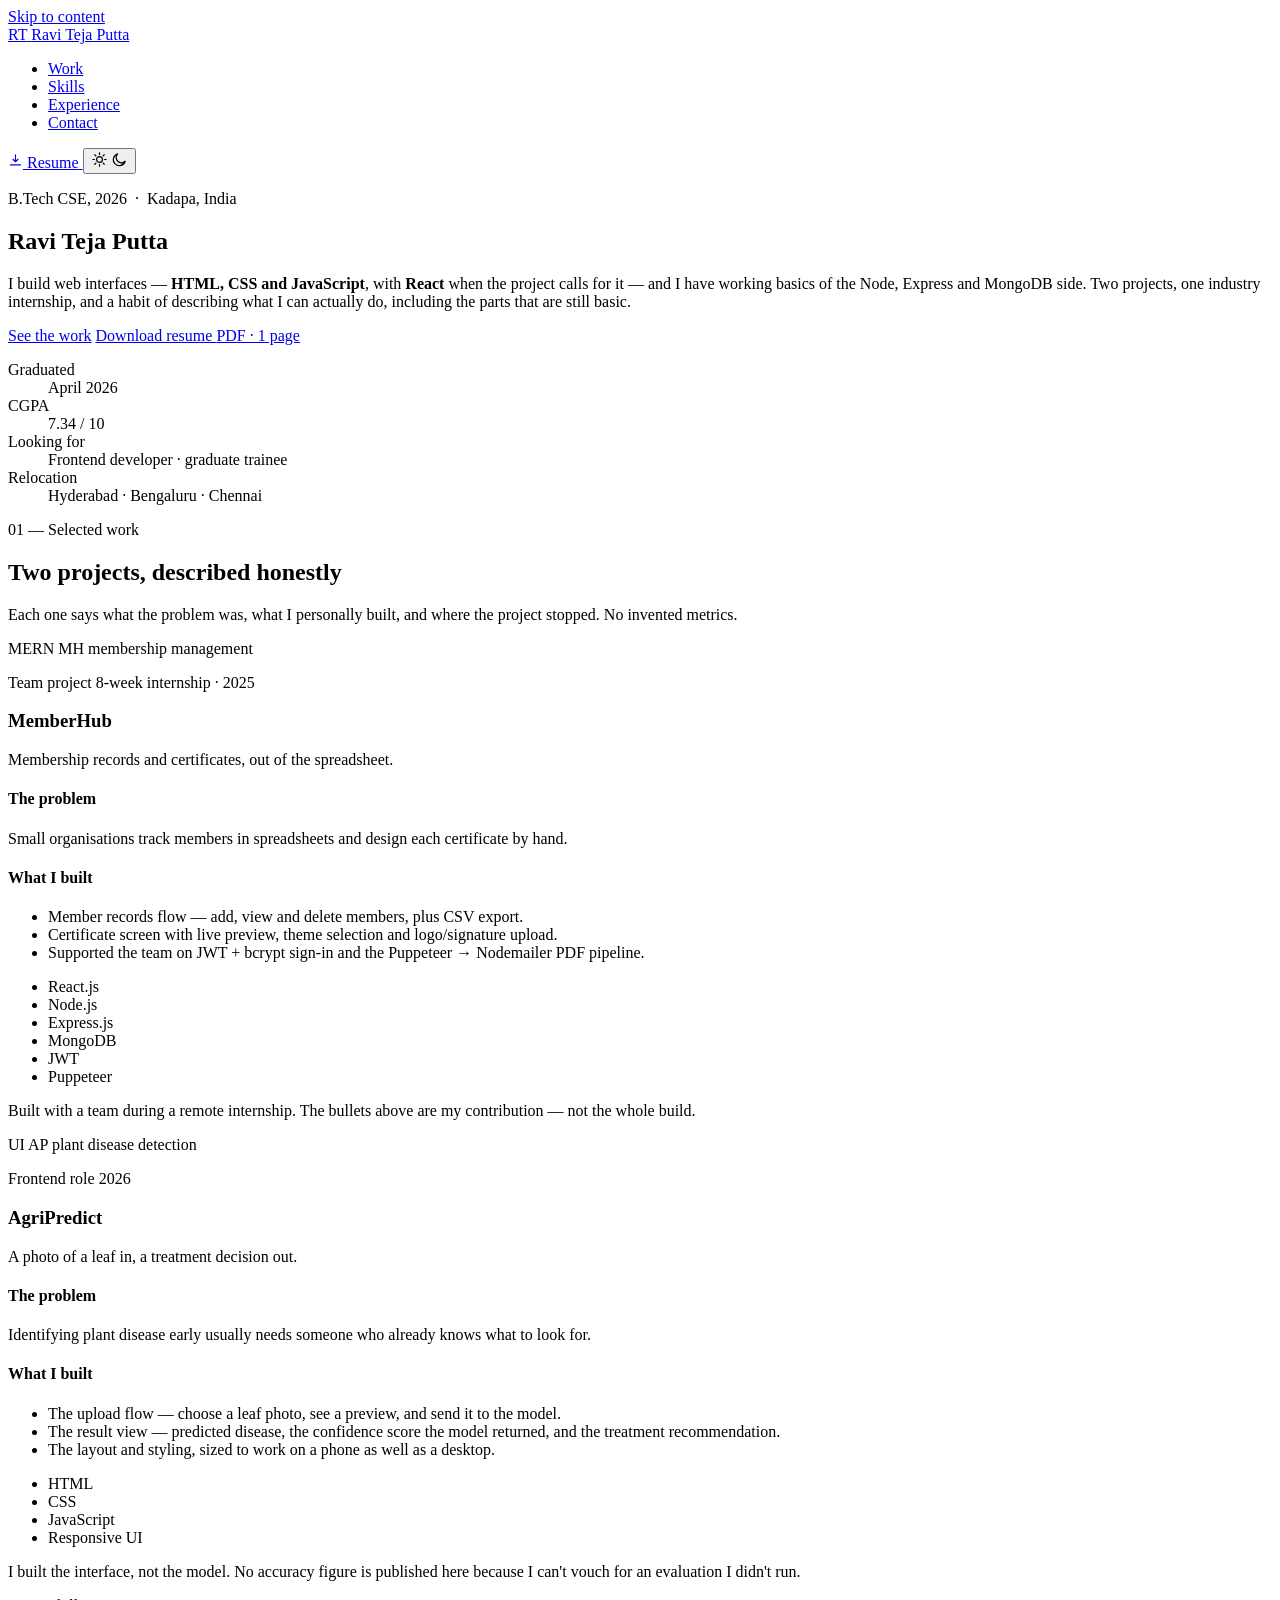
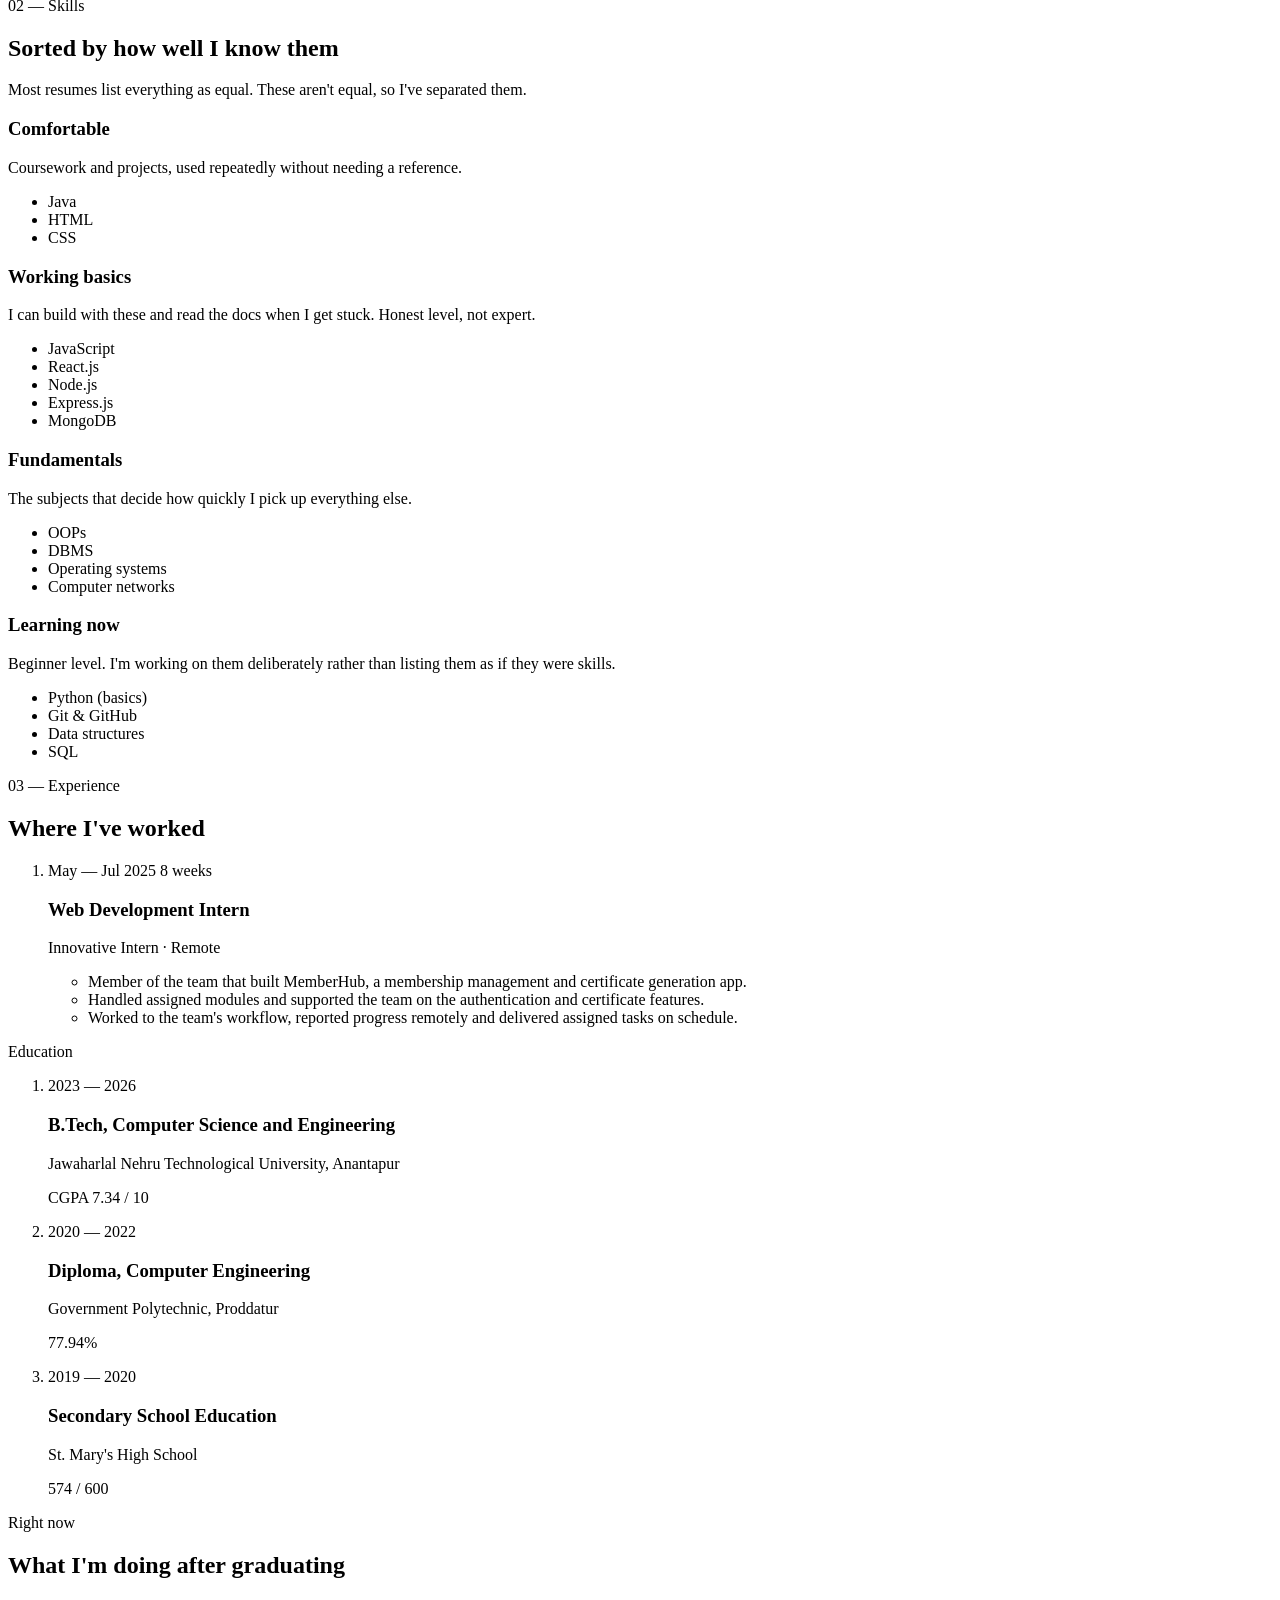
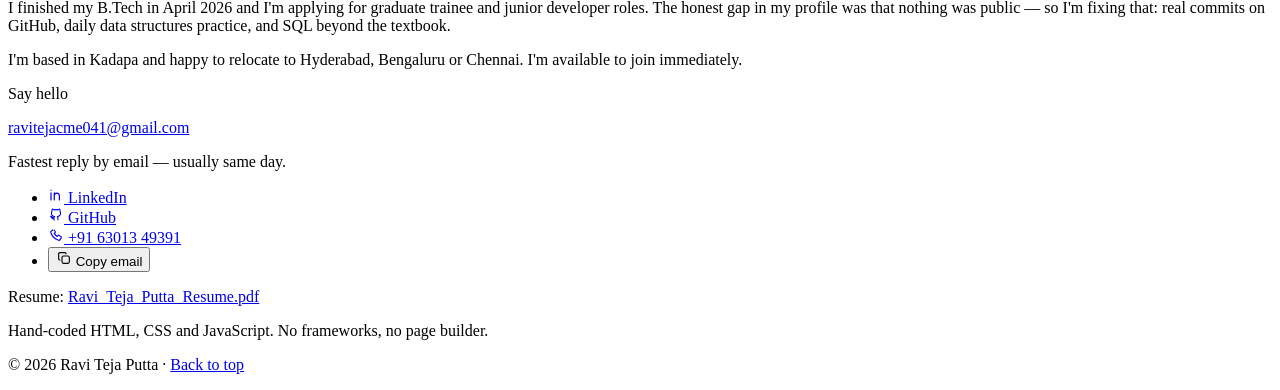
==== index.html @ f1523cbb "Portfolio: root files" ====
<!doctype html>
<html lang="en" data-theme="dark">
<head>
<meta charset="utf-8" />
<meta name="viewport" content="width=device-width, initial-scale=1" />

<!-- ════════════════════════════════════════════════════════════════
     EDIT 1 of 3 — replace the GitHub username placeholder
     Three places: these meta tags, the JSON-LD block (~line 50),
     and the GitHub link near the bottom of the contact section.
     ════════════════════════════════════════════════════════════════ -->

<title>Ravi Teja Putta — Frontend developer &amp; computer science graduate</title>
<meta name="description" content="Ravi Teja Putta — 2026 B.Tech Computer Science graduate from JNTU Anantapur. Frontend development in HTML, CSS and JavaScript, working basics of the MERN stack, and an 8-week web development internship." />
<link rel="canonical" href="https://ravitejaputta257.github.io/" />
<meta name="author" content="Ravi Teja Putta" />
<meta name="theme-color" content="#0b0b0c" />

<meta property="og:type" content="website" />
<meta property="og:title" content="Ravi Teja Putta — Frontend developer, computer science graduate" />
<meta property="og:description" content="Frontend development in HTML, CSS and JavaScript, working basics of the MERN stack, and an 8-week web development internship. Open to graduate trainee roles." />
<meta property="og:url" content="https://ravitejaputta257.github.io/" />
<meta property="og:image" content="https://ravitejaputta257.github.io/assets/img/og.png" />
<meta property="og:image:width" content="1200" />
<meta property="og:image:height" content="630" />
<meta name="twitter:card" content="summary_large_image" />
<meta name="twitter:title" content="Ravi Teja Putta — Frontend developer, computer science graduate" />
<meta name="twitter:description" content="Frontend development in HTML, CSS and JavaScript, working basics of the MERN stack, and an 8-week internship. Open to graduate trainee roles." />
<meta name="twitter:image" content="https://ravitejaputta257.github.io/assets/img/og.png" />

<link rel="icon" href="assets/img/favicon.svg" type="image/svg+xml" />
<link rel="apple-touch-icon" href="assets/img/apple-touch-icon.png" />
<link rel="stylesheet" href="assets/css/style.css" />

<!-- set the theme before first paint so there is no flash -->
<script>
  (function () {
    try {
      var saved = localStorage.getItem("theme");
      var prefersLight = window.matchMedia("(prefers-color-scheme: light)").matches;
      document.documentElement.dataset.theme = saved || (prefersLight ? "light" : "dark");
    } catch (e) {}
    document.documentElement.classList.add("js");
  })();
</script>

<script type="application/ld+json">
{
  "@context": "https://schema.org",
  "@type": "Person",
  "name": "Ravi Teja Putta",
  "jobTitle": "Frontend Developer — Computer Science Graduate",
  "email": "mailto:ravitejacme041@gmail.com",
  "telephone": "+91-63013-49391",
  "url": "https://ravitejaputta257.github.io/",
  "address": {
    "@type": "PostalAddress",
    "addressLocality": "Kadapa",
    "addressRegion": "Andhra Pradesh",
    "addressCountry": "IN"
  },
  "alumniOf": {
    "@type": "CollegeOrUniversity",
    "name": "Jawaharlal Nehru Technological University, Anantapur"
  },
  "sameAs": [
    "https://linkedin.com/in/ravi-teja-putta",
    "https://github.com/ravitejaputta257"
  ],
  "knowsAbout": ["HTML", "CSS", "JavaScript", "Java", "React.js", "Node.js", "Express.js", "MongoDB", "Python"]
}
</script>
</head>

<body>
<a class="skip-link" href="#main">Skip to content</a>

<header class="site-header">
  <div class="wrap header-inner">
    <a class="brand" href="#top">
      <span class="brand-mark" aria-hidden="true">RT</span>
      <span class="brand-text">Ravi Teja Putta</span>
    </a>

    <nav class="site-nav" aria-label="Main">
      <ul>
        <li><a href="#work">Work</a></li>
        <li><a href="#skills">Skills</a></li>
        <li><a href="#experience">Experience</a></li>
        <li><a href="#contact">Contact</a></li>
      </ul>
    </nav>

    <div class="header-actions">
      <a class="btn-resume" href="assets/resume/Ravi_Teja_Putta_Resume.pdf" download>
        <svg viewBox="0 0 24 24" width="15" height="15" aria-hidden="true" focusable="false">
          <path d="M12 3v11m0 0 4-4m-4 4-4-4M4 19h16" fill="none" stroke="currentColor" stroke-width="1.8" stroke-linecap="round" stroke-linejoin="round"/>
        </svg>
        <span>Resume</span>
      </a>
      <button class="theme-toggle" id="theme-toggle" type="button" aria-pressed="true" aria-label="Switch to light theme">
        <svg class="icon-sun" viewBox="0 0 24 24" width="17" height="17" aria-hidden="true" focusable="false">
          <circle cx="12" cy="12" r="4.2" fill="none" stroke="currentColor" stroke-width="1.7"/>
          <path d="M12 2.6v2.2M12 19.2v2.2M2.6 12h2.2M19.2 12h2.2M5.3 5.3l1.6 1.6M17.1 17.1l1.6 1.6M18.7 5.3l-1.6 1.6M6.9 17.1l-1.6 1.6" fill="none" stroke="currentColor" stroke-width="1.7" stroke-linecap="round"/>
        </svg>
        <svg class="icon-moon" viewBox="0 0 24 24" width="17" height="17" aria-hidden="true" focusable="false">
          <path d="M20 14.5A8.5 8.5 0 1 1 9.5 4a7 7 0 0 0 10.5 10.5Z" fill="none" stroke="currentColor" stroke-width="1.7" stroke-linejoin="round"/>
        </svg>
      </button>
    </div>
  </div>
</header>

<main id="main">

  <!-- ───────────────────────── hero ───────────────────────── -->
  <section class="hero" id="top">
    <div class="wrap">
      <p class="eyebrow reveal">
        <span class="dot" aria-hidden="true"></span>
        B.Tech CSE, 2026 &nbsp;·&nbsp; Kadapa, India
      </p>

      <h1 class="reveal">Ravi Teja Putta</h1>

      <p class="lead reveal">
        I build web interfaces — <strong>HTML, CSS and JavaScript</strong>, with
        <strong>React</strong> when the project calls for it — and I have working basics of
        the Node, Express and MongoDB side. Two projects, one industry internship, and a
        habit of describing what I can actually do, including the parts that are still basic.
      </p>

      <div class="hero-actions reveal">
        <a class="btn btn-primary" href="#work">See the work</a>
        <a class="btn btn-ghost" href="assets/resume/Ravi_Teja_Putta_Resume.pdf" download>
          Download resume <span class="btn-meta">PDF · 1 page</span>
        </a>
      </div>

      <dl class="hero-facts reveal">
        <div>
          <dt>Graduated</dt>
          <dd>April 2026</dd>
        </div>
        <div>
          <dt>CGPA</dt>
          <dd>7.34 / 10</dd>
        </div>
        <div>
          <dt>Looking for</dt>
          <dd>Frontend developer · graduate trainee</dd>
        </div>
        <div>
          <dt>Relocation</dt>
          <dd>Hyderabad · Bengaluru · Chennai</dd>
        </div>
      </dl>
    </div>
  </section>

  <!-- ───────────────────────── work ───────────────────────── -->
  <section class="section" id="work" aria-labelledby="work-title">
    <div class="wrap">
      <header class="section-head">
        <p class="section-kicker">01 — Selected work</p>
        <h2 id="work-title">Two projects, described honestly</h2>
        <p class="section-note">
          Each one says what the problem was, what I personally built, and where the
          project stopped. No invented metrics.
        </p>
      </header>

      <article class="project reveal">
        <div class="project-cover cover-memberhub" aria-hidden="true">
          <span class="cover-mono">MERN</span>
          <span class="cover-initials">MH</span>
          <span class="cover-label">membership management</span>
        </div>

        <div class="project-body">
          <p class="project-meta">
            <span class="tag">Team project</span>
            <span>8-week internship · 2025</span>
          </p>
          <h3>MemberHub</h3>
          <p class="project-sub">Membership records and certificates, out of the spreadsheet.</p>

          <div class="project-block">
            <h4>The problem</h4>
            <p>Small organisations track members in spreadsheets and design each certificate by hand.</p>
          </div>

          <div class="project-block">
            <h4>What I built</h4>
            <ul class="ticks">
              <li>Member records flow — add, view and delete members, plus CSV export.</li>
              <li>Certificate screen with live preview, theme selection and logo/signature upload.</li>
              <li>Supported the team on JWT + bcrypt sign-in and the Puppeteer → Nodemailer PDF pipeline.</li>
            </ul>
          </div>

          <ul class="chips" aria-label="Technologies used">
            <li>React.js</li><li>Node.js</li><li>Express.js</li><li>MongoDB</li>
            <li>JWT</li><li>Puppeteer</li>
          </ul>

          <p class="project-foot">
            Built with a team during a remote internship. The bullets above are my
            contribution — not the whole build.
          </p>
        </div>
      </article>

      <article class="project reveal">
        <div class="project-cover cover-agri" aria-hidden="true">
          <span class="cover-mono">UI</span>
          <span class="cover-initials">AP</span>
          <span class="cover-label">plant disease detection</span>
        </div>

        <div class="project-body">
          <p class="project-meta">
            <span class="tag">Frontend role</span>
            <span>2026</span>
          </p>
          <h3>AgriPredict</h3>
          <p class="project-sub">A photo of a leaf in, a treatment decision out.</p>

          <div class="project-block">
            <h4>The problem</h4>
            <p>Identifying plant disease early usually needs someone who already knows what to look for.</p>
          </div>

          <div class="project-block">
            <h4>What I built</h4>
            <ul class="ticks">
              <li>The upload flow — choose a leaf photo, see a preview, and send it to the model.</li>
              <li>The result view — predicted disease, the confidence score the model returned, and the treatment recommendation.</li>
              <li>The layout and styling, sized to work on a phone as well as a desktop.</li>
            </ul>
          </div>

          <ul class="chips" aria-label="Technologies used">
            <li>HTML</li><li>CSS</li><li>JavaScript</li><li>Responsive UI</li>
          </ul>

          <p class="project-foot">
            I built the interface, not the model. No accuracy figure is published here
            because I can't vouch for an evaluation I didn't run.
          </p>
        </div>
      </article>
    </div>
  </section>

  <!-- ───────────────────────── skills ───────────────────────── -->
  <section class="section section-alt" id="skills" aria-labelledby="skills-title">
    <div class="wrap">
      <header class="section-head">
        <p class="section-kicker">02 — Skills</p>
        <h2 id="skills-title">Sorted by how well I know them</h2>
        <p class="section-note">
          Most resumes list everything as equal. These aren't equal, so I've separated them.
        </p>
      </header>

      <div class="skill-grid">
        <div class="skill-card reveal">
          <h3><span class="skill-badge badge-strong" aria-hidden="true"></span>Comfortable</h3>
          <p class="skill-desc">Coursework and projects, used repeatedly without needing a reference.</p>
          <ul class="chips">
            <li>Java</li><li>HTML</li><li>CSS</li>
          </ul>
        </div>

        <div class="skill-card reveal">
          <h3><span class="skill-badge badge-mid" aria-hidden="true"></span>Working basics</h3>
          <p class="skill-desc">I can build with these and read the docs when I get stuck. Honest level, not expert.</p>
          <ul class="chips">
            <li>JavaScript</li><li>React.js</li><li>Node.js</li><li>Express.js</li><li>MongoDB</li>
          </ul>
        </div>

        <div class="skill-card reveal">
          <h3><span class="skill-badge badge-strong" aria-hidden="true"></span>Fundamentals</h3>
          <p class="skill-desc">The subjects that decide how quickly I pick up everything else.</p>
          <ul class="chips">
            <li>OOPs</li><li>DBMS</li><li>Operating systems</li><li>Computer networks</li>
          </ul>
        </div>

        <div class="skill-card reveal">
          <h3><span class="skill-badge badge-new" aria-hidden="true"></span>Learning now</h3>
          <p class="skill-desc">Beginner level. I'm working on them deliberately rather than listing them as if they were skills.</p>
          <ul class="chips">
            <li>Python (basics)</li><li>Git &amp; GitHub</li><li>Data structures</li><li>SQL</li>
          </ul>
        </div>
      </div>
    </div>
  </section>

  <!-- ───────────────────────── experience ───────────────────────── -->
  <section class="section" id="experience" aria-labelledby="exp-title">
    <div class="wrap">
      <header class="section-head">
        <p class="section-kicker">03 — Experience</p>
        <h2 id="exp-title">Where I've worked</h2>
      </header>

      <ol class="timeline">
        <li class="timeline-item reveal">
          <div class="timeline-when">
            <span class="timeline-date">May — Jul 2025</span>
            <span class="timeline-len">8 weeks</span>
          </div>
          <div class="timeline-body">
            <h3>Web Development Intern</h3>
            <p class="timeline-org">Innovative Intern <span aria-hidden="true">·</span> Remote</p>
            <ul class="ticks">
              <li>Member of the team that built MemberHub, a membership management and certificate generation app.</li>
              <li>Handled assigned modules and supported the team on the authentication and certificate features.</li>
              <li>Worked to the team's workflow, reported progress remotely and delivered assigned tasks on schedule.</li>
            </ul>
          </div>
        </li>
      </ol>

      <header class="section-head section-head-sub">
        <p class="section-kicker">Education</p>
      </header>

      <ol class="timeline timeline-compact">
        <li class="timeline-item reveal">
          <div class="timeline-when"><span class="timeline-date">2023 — 2026</span></div>
          <div class="timeline-body">
            <h3>B.Tech, Computer Science and Engineering</h3>
            <p class="timeline-org">Jawaharlal Nehru Technological University, Anantapur</p>
            <p class="timeline-score">CGPA 7.34 / 10</p>
          </div>
        </li>
        <li class="timeline-item reveal">
          <div class="timeline-when"><span class="timeline-date">2020 — 2022</span></div>
          <div class="timeline-body">
            <h3>Diploma, Computer Engineering</h3>
            <p class="timeline-org">Government Polytechnic, Proddatur</p>
            <p class="timeline-score">77.94%</p>
          </div>
        </li>
        <li class="timeline-item reveal">
          <div class="timeline-when"><span class="timeline-date">2019 — 2020</span></div>
          <div class="timeline-body">
            <h3>Secondary School Education</h3>
            <p class="timeline-org">St. Mary's High School</p>
            <p class="timeline-score">574 / 600</p>
          </div>
        </li>
      </ol>
    </div>
  </section>

  <!-- ───────────────────────── now / contact ───────────────────────── -->
  <section class="section section-alt" id="contact" aria-labelledby="contact-title">
    <div class="wrap contact-wrap">
      <div class="now reveal">
        <p class="section-kicker">Right now</p>
        <h2 id="contact-title">What I'm doing after graduating</h2>
        <p>
          I finished my B.Tech in April 2026 and I'm applying for graduate trainee and junior
          developer roles. The honest gap in my profile was that nothing was public — so I'm
          fixing that: real commits on GitHub, daily data structures practice, and SQL beyond
          the textbook.
        </p>
        <p>
          I'm based in Kadapa and happy to relocate to Hyderabad, Bengaluru or Chennai. I'm
          available to join immediately.
        </p>
      </div>

      <div class="contact-card reveal">
        <p class="contact-label">Say hello</p>
        <a class="contact-email" href="mailto:ravitejacme041@gmail.com">ravitejacme041@gmail.com</a>
        <p class="contact-hint">Fastest reply by email — usually same day.</p>

        <ul class="contact-links">
          <li>
            <a href="https://linkedin.com/in/ravi-teja-putta" rel="me noopener" target="_blank">
              <svg viewBox="0 0 24 24" width="16" height="16" aria-hidden="true" focusable="false">
                <path d="M4.5 8.8v10.7M4.5 4.7v.1M9.4 19.5V8.8m0 4.6c0-2.6 1.6-4.2 3.9-4.2s3.8 1.6 3.8 4.5v5.8" fill="none" stroke="currentColor" stroke-width="1.8" stroke-linecap="round"/>
              </svg>
              LinkedIn
            </a>
          </li>
          <li>
            <a href="https://github.com/ravitejaputta257" rel="me noopener" target="_blank">
              <svg viewBox="0 0 24 24" width="16" height="16" aria-hidden="true" focusable="false">
                <path d="M9.2 20.4v-2.9c-3 .5-3.6-1.4-3.6-1.4-.5-1.3-1.2-1.6-1.2-1.6-1-.7 0-.7 0-.7 1.1.1 1.7 1.1 1.7 1.1 1 1.7 2.6 1.2 3.2.9.1-.7.4-1.2.7-1.5-2.4-.3-4.9-1.2-4.9-5.3 0-1.2.4-2.1 1.1-2.9-.1-.3-.5-1.4.1-2.9 0 0 .9-.3 3 1.1a10 10 0 0 1 5.4 0c2.1-1.4 3-1.1 3-1.1.6 1.5.2 2.6.1 2.9.7.8 1.1 1.7 1.1 2.9 0 4.1-2.5 5-4.9 5.3.4.4.8 1.1.8 2.2v3.4" fill="none" stroke="currentColor" stroke-width="1.6" stroke-linejoin="round"/>
              </svg>
              GitHub
            </a>
          </li>
          <li>
            <a href="tel:+916301349391">
              <svg viewBox="0 0 24 24" width="16" height="16" aria-hidden="true" focusable="false">
                <path d="M7.7 4.2 5 5.9c-.8.5-1.1 1.5-.8 2.4 1.8 5.6 5.9 9.7 11.5 11.5.9.3 1.9 0 2.4-.8l1.7-2.7c.4-.7.2-1.6-.5-2.1l-2.6-1.6c-.6-.4-1.4-.3-1.9.3l-1 1.2a12.6 12.6 0 0 1-4.5-4.5l1.2-1c.6-.5.7-1.3.3-1.9L8.9 4.1" fill="none" stroke="currentColor" stroke-width="1.7" stroke-linejoin="round"/>
              </svg>
              +91 63013 49391
            </a>
          </li>
          <li>
            <button class="copy-btn" id="copy-email" type="button" data-email="ravitejacme041@gmail.com">
              <svg viewBox="0 0 24 24" width="16" height="16" aria-hidden="true" focusable="false">
                <rect x="9" y="9" width="11" height="11" rx="2.2" fill="none" stroke="currentColor" stroke-width="1.7"/>
                <path d="M15 5.8A1.8 1.8 0 0 0 13.2 4H5.8A1.8 1.8 0 0 0 4 5.8v7.4A1.8 1.8 0 0 0 5.8 15" fill="none" stroke="currentColor" stroke-width="1.7" stroke-linecap="round"/>
              </svg>
              <span id="copy-label">Copy email</span>
            </button>
          </li>
        </ul>

        <p class="contact-note">
          Resume: <a href="assets/resume/Ravi_Teja_Putta_Resume.pdf" download>Ravi_Teja_Putta_Resume.pdf</a>
        </p>
      </div>
    </div>
  </section>
</main>

<footer class="site-footer">
  <div class="wrap footer-inner">
    <p>Hand-coded HTML, CSS and JavaScript. No frameworks, no page builder.</p>
    <p class="footer-meta">
      <span>© <span id="year">2026</span> Ravi Teja Putta</span>
      <span aria-hidden="true">·</span>
      <a href="#top">Back to top</a>
    </p>
  </div>
</footer>

<div class="toast" id="toast" role="status" aria-live="polite"></div>

<script src="assets/js/main.js" defer></script>
</body>
</html>
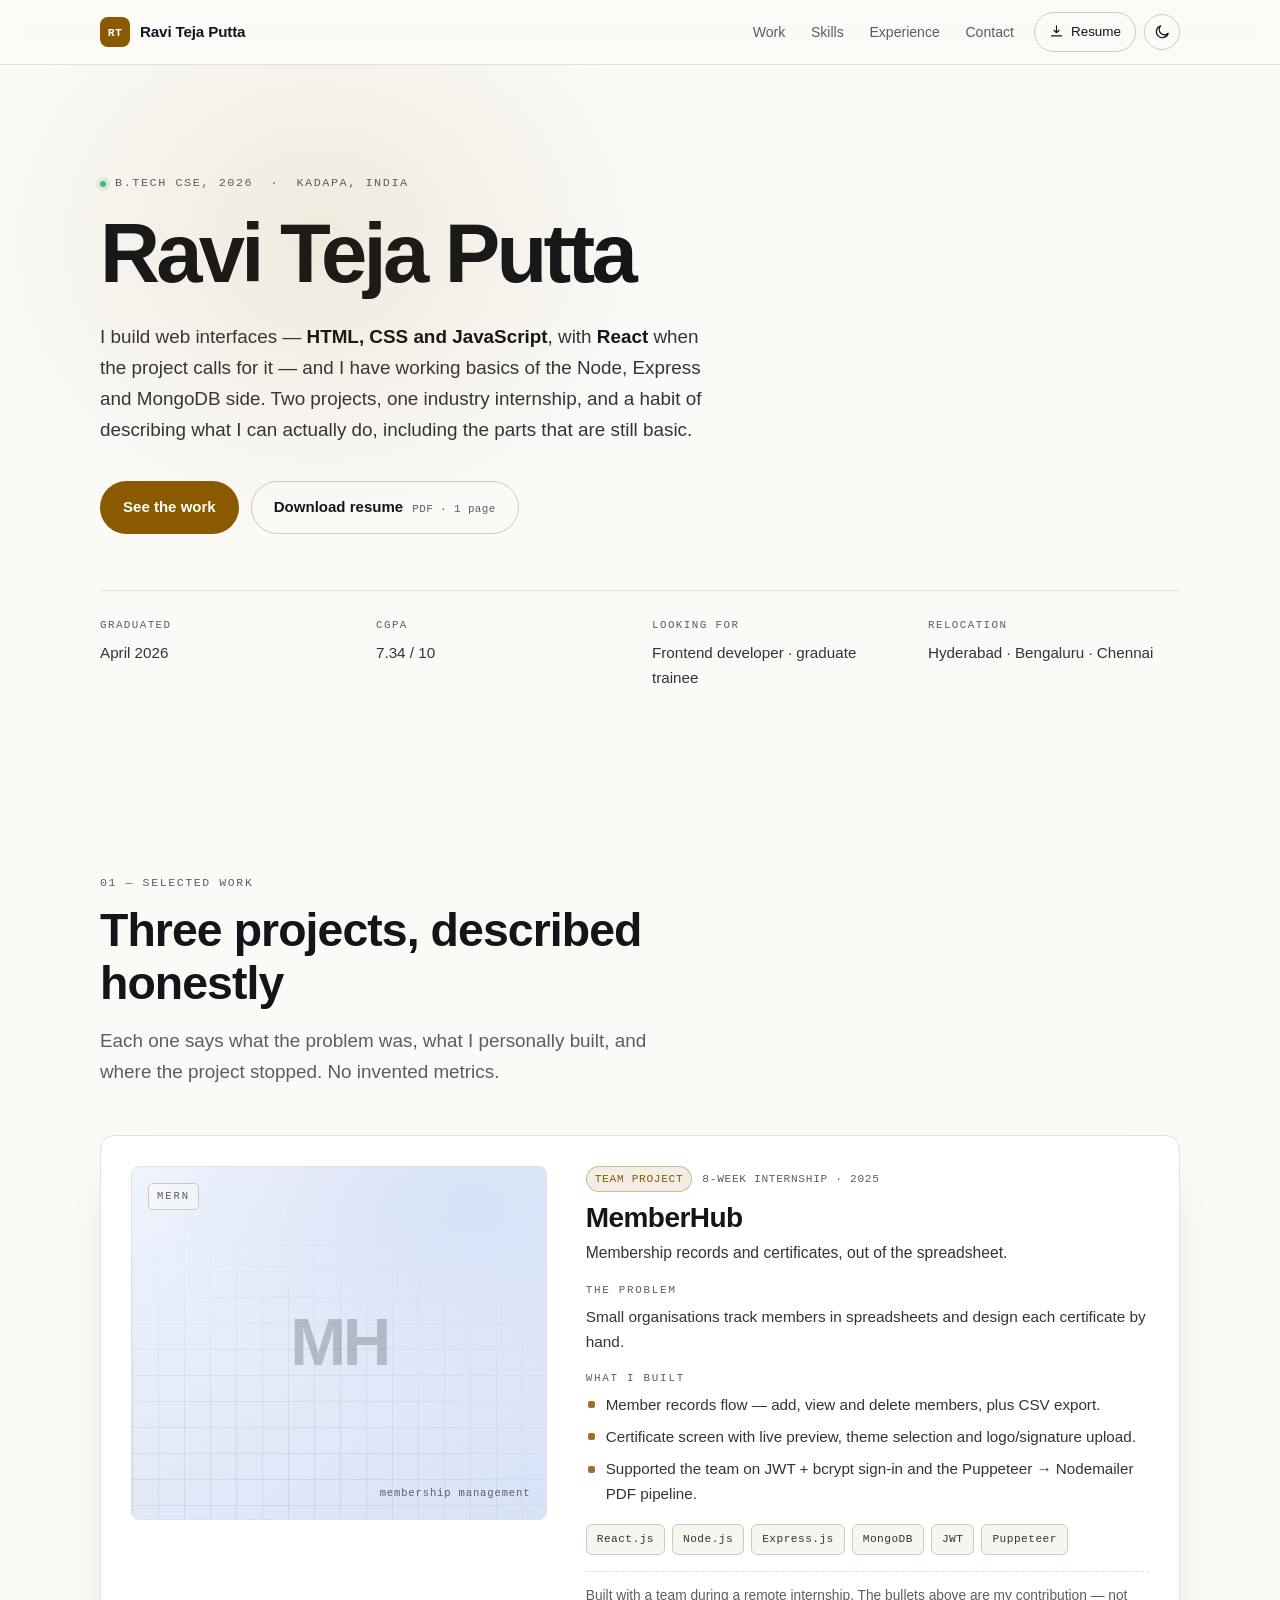
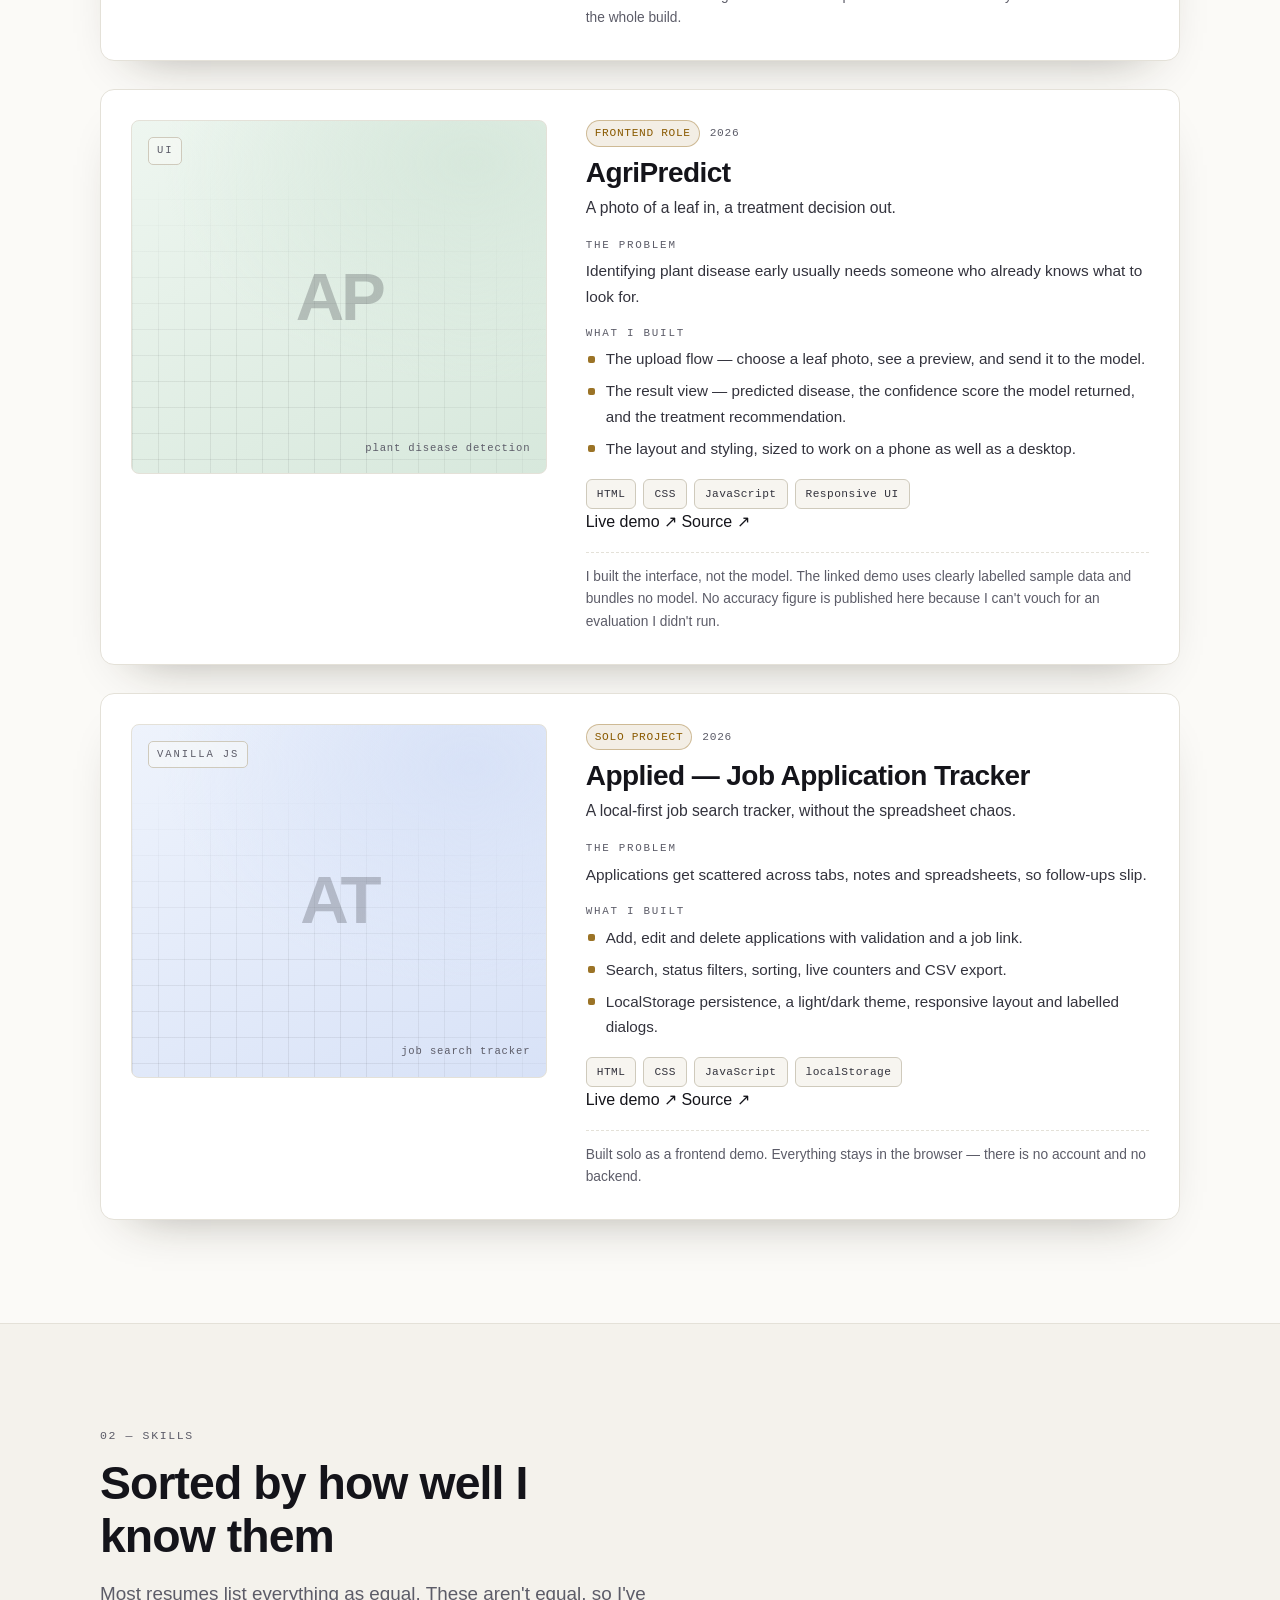
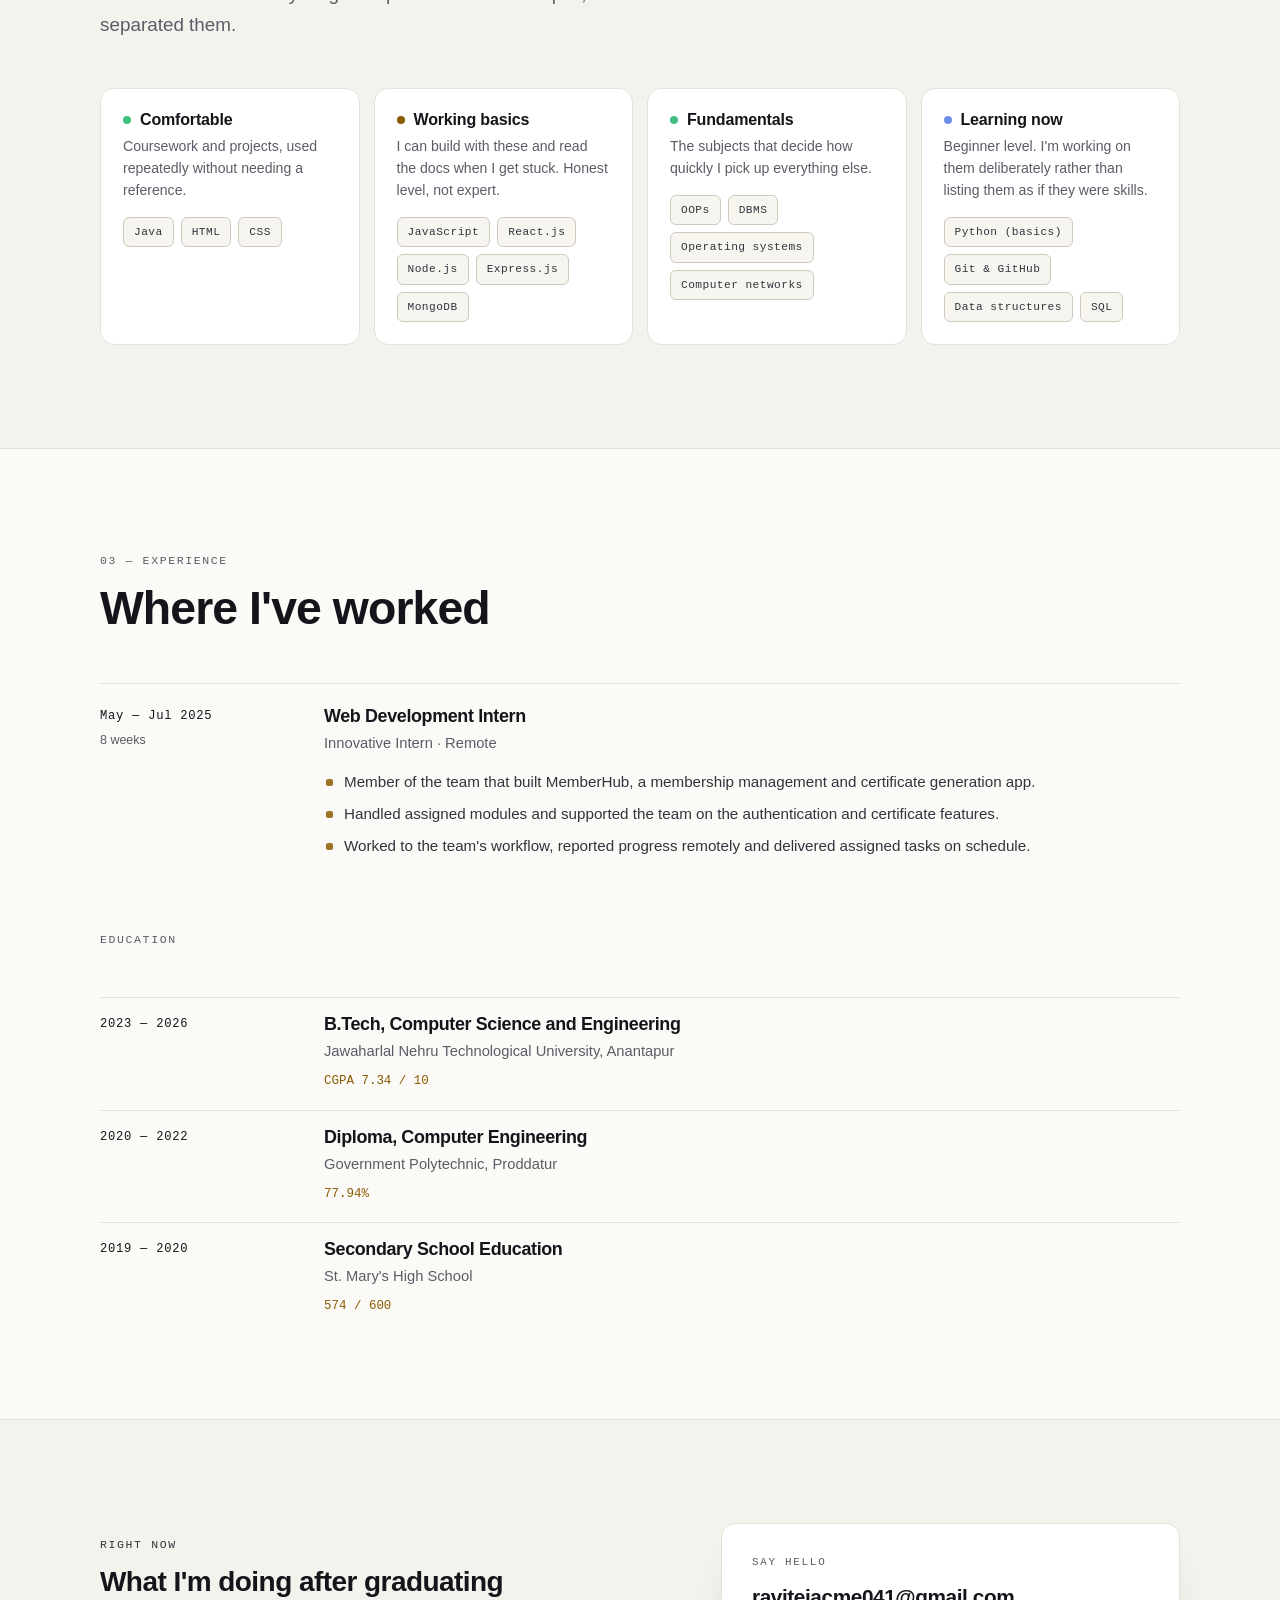
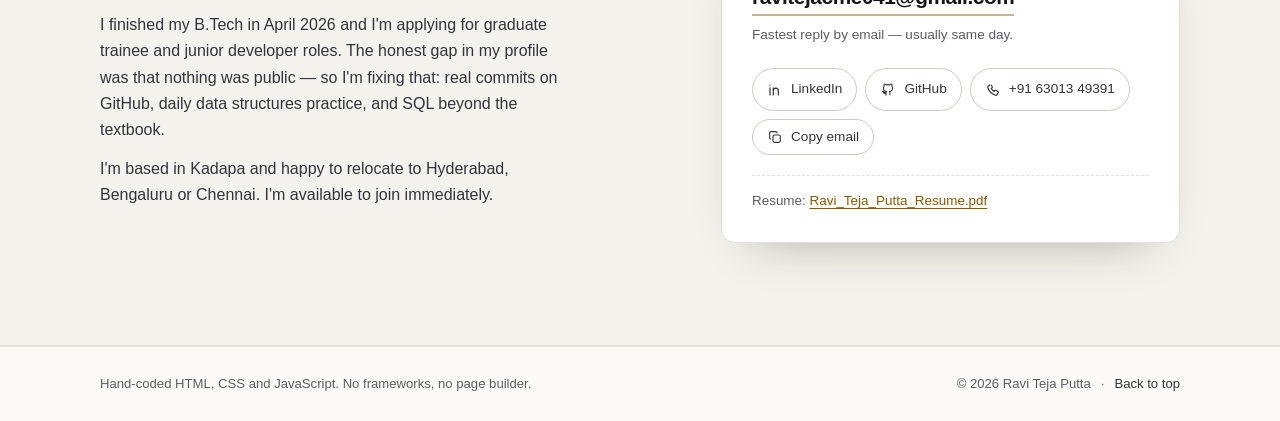
==== commit a0a96503: "Add live demo links and third project" ====
--- a/index.html
+++ b/index.html
@@ -163,7 +163,7 @@
     <div class="wrap">
       <header class="section-head">
         <p class="section-kicker">01 — Selected work</p>
-        <h2 id="work-title">Two projects, described honestly</h2>
+        <h2 id="work-title">Three projects, described honestly</h2>
         <p class="section-note">
           Each one says what the problem was, what I personally built, and where the
           project stopped. No invented metrics.
@@ -244,9 +244,60 @@
             <li>HTML</li><li>CSS</li><li>JavaScript</li><li>Responsive UI</li>
           </ul>
 
+          <div class="project-links" aria-label="Project links">
+            <a class="is-primary" href="https://ravitejaputta257.github.io/agripredict-ui-demo/" target="_blank" rel="noopener noreferrer">Live demo ↗</a>
+            <a href="https://github.com/ravitejaputta257/agripredict-ui-demo" target="_blank" rel="noopener noreferrer">Source ↗</a>
+          </div>
+
           <p class="project-foot">
-            I built the interface, not the model. No accuracy figure is published here
+            I built the interface, not the model. The linked demo uses clearly labelled
+            sample data and bundles no model. No accuracy figure is published here
             because I can't vouch for an evaluation I didn't run.
+          </p>
+        </div>
+      </article>
+
+      <article class="project reveal">
+        <div class="project-cover cover-tracker" aria-hidden="true">
+          <span class="cover-mono">Vanilla JS</span>
+          <span class="cover-initials">AT</span>
+          <span class="cover-label">job search tracker</span>
+        </div>
+
+        <div class="project-body">
+          <p class="project-meta">
+            <span class="tag">Solo project</span>
+            <span>2026</span>
+          </p>
+          <h3>Applied — Job Application Tracker</h3>
+          <p class="project-sub">A local-first job search tracker, without the spreadsheet chaos.</p>
+
+          <div class="project-block">
+            <h4>The problem</h4>
+            <p>Applications get scattered across tabs, notes and spreadsheets, so follow-ups slip.</p>
+          </div>
+
+          <div class="project-block">
+            <h4>What I built</h4>
+            <ul class="ticks">
+              <li>Add, edit and delete applications with validation and a job link.</li>
+              <li>Search, status filters, sorting, live counters and CSV export.</li>
+              <li>LocalStorage persistence, a light/dark theme, responsive layout and labelled dialogs.</li>
+            </ul>
+          </div>
+
+          <ul class="chips" aria-label="Technologies used">
+            <li>HTML</li><li>CSS</li><li>JavaScript</li><li>localStorage</li>
+          </ul>
+
+          <div class="project-links" aria-label="Project links">
+            <a class="is-primary" href="https://ravitejaputta257.github.io/job-application-tracker/" target="_blank" rel="noopener noreferrer">Live demo ↗</a>
+            <a href="https://github.com/ravitejaputta257/job-application-tracker" target="_blank" rel="noopener noreferrer">Source ↗</a>
+          </div>
+
+          <p class="project-foot">
+            Built solo as a frontend demo. Everything stays in the browser — there is no
+            account and no backend.
           </p>
         </div>
       </article>
--- a/assets/css/style.css
+++ b/assets/css/style.css
@@ -0,0 +1,710 @@
+/* ==========================================================================
+   Ravi Teja Putta — portfolio
+   Hand-written CSS. No frameworks, no dependencies.
+   1. tokens   2. reset   3. layout   4. header   5. hero   6. sections
+   7. projects 8. skills  9. timeline 10. contact 11. footer 12. motion
+   13. responsive 14. print
+   ========================================================================== */
+
+/* ── 1. tokens ───────────────────────────────────────────────────────────── */
+:root {
+  --font-sans: -apple-system, BlinkMacSystemFont, "Segoe UI", Roboto, Helvetica, Arial, sans-serif;
+  --font-mono: ui-monospace, SFMono-Regular, "SF Mono", Menlo, Consolas, "Liberation Mono", monospace;
+
+  --wrap: 1080px;
+  --gutter: clamp(20px, 5vw, 48px);
+  --radius: 14px;
+  --radius-sm: 8px;
+
+  --step-0: 1rem;
+  --step-1: clamp(1.05rem, 0.98rem + 0.35vw, 1.18rem);
+  --step-2: clamp(1.35rem, 1.2rem + 0.9vw, 1.75rem);
+  --step-3: clamp(1.9rem, 1.5rem + 2vw, 2.9rem);
+  --step-4: clamp(2.9rem, 2rem + 5vw, 5.2rem);
+
+  --ease: cubic-bezier(0.2, 0.7, 0.3, 1);
+}
+
+html[data-theme="dark"] {
+  --bg: #0b0b0c;
+  --bg-alt: #0e0e10;
+  --surface: #131316;
+  --surface-2: #17171b;
+  --line: #26262c;
+  --line-strong: #34343c;
+  --text: #eaeaeC;
+  --text-soft: #c9c9d0;
+  --muted: #9a9aa4;
+  --accent: #e9b44c;
+  --accent-ink: #0b0b0c;
+  --accent-soft: rgba(233, 180, 76, 0.12);
+  --shadow: 0 24px 60px -30px rgba(0, 0, 0, 0.9);
+  --cover-1: #1b2f5e;
+  --cover-2: #0e1730;
+  --cover-agri-1: #1d4032;
+  --cover-agri-2: #0d1f19;
+}
+
+html[data-theme="light"] {
+  --bg: #fbfaf7;
+  --bg-alt: #f4f2ec;
+  --surface: #ffffff;
+  --surface-2: #f7f5f0;
+  --line: #e4e1d8;
+  --line-strong: #cfcabc;
+  --text: #14141a;
+  --text-soft: #33333d;
+  --muted: #5c5c68;
+  --accent: #8a5a00;
+  --accent-ink: #ffffff;
+  --accent-soft: rgba(138, 90, 0, 0.1);
+  --shadow: 0 24px 50px -34px rgba(35, 30, 15, 0.45);
+  --cover-1: #d8e2f7;
+  --cover-2: #eef3fc;
+  --cover-agri-1: #d7e8dc;
+  --cover-agri-2: #eef6f0;
+}
+
+/* ── 2. reset ────────────────────────────────────────────────────────────── */
+*,
+*::before,
+*::after { box-sizing: border-box; }
+
+html {
+  -webkit-text-size-adjust: 100%;
+  scroll-behavior: smooth;
+  scroll-padding-top: 88px;
+}
+
+body {
+  margin: 0;
+  background: var(--bg);
+  color: var(--text);
+  font-family: var(--font-sans);
+  font-size: var(--step-0);
+  line-height: 1.65;
+  -webkit-font-smoothing: antialiased;
+  text-rendering: optimizeLegibility;
+}
+
+h1, h2, h3, h4 { margin: 0; line-height: 1.15; letter-spacing: -0.02em; font-weight: 650; }
+p { margin: 0; }
+ul, ol { margin: 0; padding: 0; list-style: none; }
+img, svg { display: block; max-width: 100%; }
+a { color: inherit; text-decoration: none; }
+strong { font-weight: 650; color: var(--text); }
+
+:focus-visible {
+  outline: 2px solid var(--accent);
+  outline-offset: 3px;
+  border-radius: 4px;
+}
+
+::selection { background: var(--accent); color: var(--accent-ink); }
+
+.skip-link {
+  position: absolute;
+  left: 50%;
+  top: 10px;
+  transform: translate(-50%, -220%);
+  z-index: 100;
+  padding: 10px 18px;
+  background: var(--accent);
+  color: var(--accent-ink);
+  border-radius: 999px;
+  font-size: 0.85rem;
+  font-weight: 600;
+  transition: transform 0.2s var(--ease);
+}
+.skip-link:focus { transform: translate(-50%, 0); }
+
+/* ── 3. layout ───────────────────────────────────────────────────────────── */
+.wrap {
+  width: min(100% - (var(--gutter) * 2), var(--wrap));
+  margin-inline: auto;
+}
+
+.section { padding-block: clamp(56px, 8vw, 104px); }
+.section-alt { background: var(--bg-alt); border-block: 1px solid var(--line); }
+
+.section-head { max-width: 62ch; margin-bottom: clamp(28px, 4vw, 48px); }
+.section-head-sub { margin-top: clamp(44px, 6vw, 72px); }
+
+.section-kicker {
+  font-family: var(--font-mono);
+  font-size: 0.72rem;
+  letter-spacing: 0.14em;
+  text-transform: uppercase;
+  color: var(--muted);
+  margin-bottom: 12px;
+}
+
+.section-head h2 { font-size: var(--step-3); }
+.section-note { margin-top: 14px; color: var(--muted); max-width: 56ch; font-size: var(--step-1); }
+
+/* ── 4. header ───────────────────────────────────────────────────────────── */
+.site-header {
+  position: sticky;
+  top: 0;
+  z-index: 50;
+  background: color-mix(in srgb, var(--bg) 82%, transparent);
+  backdrop-filter: saturate(160%) blur(14px);
+  border-bottom: 1px solid var(--line);
+}
+
+.header-inner {
+  display: flex;
+  align-items: center;
+  gap: 20px;
+  min-height: 64px;
+}
+
+.brand { display: inline-flex; align-items: center; gap: 10px; font-weight: 650; letter-spacing: -0.01em; }
+
+.brand-mark {
+  display: grid;
+  place-items: center;
+  width: 30px;
+  height: 30px;
+  border-radius: 8px;
+  background: var(--accent);
+  color: var(--accent-ink);
+  font-family: var(--font-mono);
+  font-size: 0.72rem;
+  font-weight: 700;
+  letter-spacing: 0.02em;
+}
+
+.brand-text { font-size: 0.95rem; }
+
+.site-nav { margin-left: auto; }
+.site-nav ul { display: flex; gap: clamp(12px, 2vw, 26px); }
+
+.site-nav a {
+  position: relative;
+  font-size: 0.88rem;
+  color: var(--muted);
+  padding-block: 6px;
+  transition: color 0.18s var(--ease);
+}
+.site-nav a::after {
+  content: "";
+  position: absolute;
+  left: 0;
+  right: 0;
+  bottom: 0;
+  height: 1.5px;
+  background: var(--accent);
+  transform: scaleX(0);
+  transform-origin: left;
+  transition: transform 0.25s var(--ease);
+}
+.site-nav a:hover { color: var(--text); }
+.site-nav a:hover::after,
+.site-nav a[aria-current="true"]::after { transform: scaleX(1); }
+.site-nav a[aria-current="true"] { color: var(--text); }
+
+.header-actions { display: flex; align-items: center; gap: 8px; }
+
+.btn-resume {
+  display: inline-flex;
+  align-items: center;
+  gap: 7px;
+  padding: 8px 14px;
+  border: 1px solid var(--line-strong);
+  border-radius: 999px;
+  font-size: 0.84rem;
+  color: var(--text);
+  transition: background 0.18s var(--ease), border-color 0.18s var(--ease), transform 0.18s var(--ease);
+}
+.btn-resume:hover { background: var(--surface-2); border-color: var(--accent); transform: translateY(-1px); }
+
+.theme-toggle {
+  display: grid;
+  place-items: center;
+  width: 36px;
+  height: 36px;
+  padding: 0;
+  border: 1px solid var(--line-strong);
+  border-radius: 50%;
+  background: transparent;
+  color: var(--text);
+  cursor: pointer;
+  transition: background 0.18s var(--ease), border-color 0.18s var(--ease);
+}
+.theme-toggle:hover { background: var(--surface-2); border-color: var(--accent); }
+.theme-toggle .icon-moon { display: none; }
+html[data-theme="light"] .theme-toggle .icon-sun { display: none; }
+html[data-theme="light"] .theme-toggle .icon-moon { display: block; }
+
+/* ── 5. hero ─────────────────────────────────────────────────────────────── */
+.hero {
+  position: relative;
+  padding-block: clamp(56px, 9vw, 104px) clamp(44px, 7vw, 80px);
+  overflow: hidden;
+}
+.hero::before {
+  content: "";
+  position: absolute;
+  inset: -30% 40% 20% -10%;
+  background: radial-gradient(closest-side, var(--accent-soft), transparent 78%);
+  pointer-events: none;
+}
+
+.eyebrow {
+  display: inline-flex;
+  align-items: center;
+  gap: 9px;
+  font-family: var(--font-mono);
+  font-size: 0.74rem;
+  letter-spacing: 0.13em;
+  text-transform: uppercase;
+  color: var(--muted);
+}
+
+.dot {
+  width: 6px;
+  height: 6px;
+  border-radius: 50%;
+  background: #3fbf7f;
+  box-shadow: 0 0 0 4px rgba(63, 191, 127, 0.16);
+}
+
+.hero h1 {
+  margin-top: 18px;
+  font-size: var(--step-4);
+  letter-spacing: -0.045em;
+  line-height: 0.98;
+  font-weight: 680;
+}
+
+.lead {
+  margin-top: clamp(18px, 3vw, 26px);
+  max-width: 60ch;
+  font-size: var(--step-1);
+  color: var(--text-soft);
+}
+
+.hero-actions { display: flex; flex-wrap: wrap; gap: 12px; margin-top: clamp(26px, 4vw, 36px); }
+
+.btn {
+  display: inline-flex;
+  align-items: baseline;
+  gap: 9px;
+  padding: 13px 22px;
+  border-radius: 999px;
+  font-size: 0.94rem;
+  font-weight: 600;
+  border: 1px solid transparent;
+  transition: transform 0.18s var(--ease), background 0.18s var(--ease), border-color 0.18s var(--ease), color 0.18s var(--ease);
+}
+.btn:hover { transform: translateY(-2px); }
+.btn-primary { background: var(--accent); color: var(--accent-ink); }
+.btn-primary:hover { background: color-mix(in srgb, var(--accent) 88%, var(--text)); }
+.btn-ghost { border-color: var(--line-strong); color: var(--text); }
+.btn-ghost:hover { border-color: var(--accent); background: var(--surface); }
+.btn-meta {
+  font-family: var(--font-mono);
+  font-size: 0.68rem;
+  letter-spacing: 0.04em;
+  color: var(--muted);
+  font-weight: 400;
+}
+
+.hero-facts {
+  display: grid;
+  grid-template-columns: repeat(4, minmax(0, 1fr));
+  gap: 4px 24px;
+  margin: clamp(36px, 5vw, 56px) 0 0;
+  padding-top: 26px;
+  border-top: 1px solid var(--line);
+}
+.hero-facts dt {
+  font-family: var(--font-mono);
+  font-size: 0.68rem;
+  letter-spacing: 0.13em;
+  text-transform: uppercase;
+  color: var(--muted);
+  margin-bottom: 5px;
+}
+.hero-facts dd { margin: 0; font-size: 0.95rem; color: var(--text-soft); }
+
+/* ── 7. projects ─────────────────────────────────────────────────────────── */
+.project {
+  display: grid;
+  grid-template-columns: minmax(0, 0.85fr) minmax(0, 1.15fr);
+  gap: clamp(20px, 3vw, 40px);
+  align-items: start;
+  padding: clamp(20px, 3vw, 30px);
+  background: var(--surface);
+  border: 1px solid var(--line);
+  border-radius: var(--radius);
+  box-shadow: var(--shadow);
+  transition: border-color 0.25s var(--ease), transform 0.25s var(--ease);
+}
+.project + .project { margin-top: clamp(20px, 3vw, 28px); }
+.project:hover { border-color: var(--line-strong); transform: translateY(-2px); }
+
+.project-cover {
+  position: relative;
+  display: flex;
+  flex-direction: column;
+  justify-content: space-between;
+  aspect-ratio: 4 / 3.4;
+  padding: 16px;
+  border-radius: var(--radius-sm);
+  overflow: hidden;
+  border: 1px solid var(--line);
+  background:
+    radial-gradient(120% 100% at 82% 12%, var(--cover-1), transparent 62%),
+    linear-gradient(150deg, var(--cover-2), var(--cover-1));
+}
+.project-cover::before {
+  content: "";
+  position: absolute;
+  inset: 0;
+  background-image:
+    linear-gradient(to right, color-mix(in srgb, var(--text) 7%, transparent) 1px, transparent 1px),
+    linear-gradient(to bottom, color-mix(in srgb, var(--text) 7%, transparent) 1px, transparent 1px);
+  background-size: 26px 26px;
+  mask-image: radial-gradient(120% 90% at 30% 90%, #000 25%, transparent 85%);
+}
+.cover-agri {
+  background:
+    radial-gradient(120% 100% at 82% 12%, var(--cover-agri-1), transparent 62%),
+    linear-gradient(150deg, var(--cover-agri-2), var(--cover-agri-1));
+}
+.cover-mono,
+.cover-initials,
+.cover-label { position: relative; z-index: 1; }
+
+.cover-mono {
+  font-family: var(--font-mono);
+  font-size: 0.66rem;
+  letter-spacing: 0.18em;
+  text-transform: uppercase;
+  color: var(--muted);
+  align-self: flex-start;
+  padding: 4px 8px;
+  border: 1px solid var(--line-strong);
+  border-radius: 5px;
+  background: color-mix(in srgb, var(--bg) 45%, transparent);
+}
+.cover-initials {
+  position: absolute;
+  inset: 0;
+  display: grid;
+  place-items: center;
+  font-size: clamp(2.6rem, 7vw, 4.2rem);
+  font-weight: 700;
+  letter-spacing: -0.05em;
+  color: color-mix(in srgb, var(--text) 22%, transparent);
+  z-index: 0;
+}
+.cover-label {
+  font-family: var(--font-mono);
+  font-size: 0.66rem;
+  letter-spacing: 0.08em;
+  color: var(--muted);
+  align-self: flex-end;
+  text-align: right;
+}
+
+.project-meta {
+  display: flex;
+  flex-wrap: wrap;
+  align-items: center;
+  gap: 10px;
+  font-family: var(--font-mono);
+  font-size: 0.7rem;
+  letter-spacing: 0.06em;
+  text-transform: uppercase;
+  color: var(--muted);
+  margin-bottom: 10px;
+}
+.tag {
+  padding: 3px 8px;
+  border-radius: 999px;
+  background: var(--accent-soft);
+  color: var(--accent);
+  border: 1px solid color-mix(in srgb, var(--accent) 35%, transparent);
+}
+
+.project-body h3 { font-size: var(--step-2); }
+.project-sub { margin-top: 6px; color: var(--text-soft); font-size: 0.98rem; }
+
+.project-block { margin-top: 18px; }
+.project-block h4 {
+  font-family: var(--font-mono);
+  font-size: 0.68rem;
+  letter-spacing: 0.16em;
+  text-transform: uppercase;
+  color: var(--muted);
+  font-weight: 500;
+  margin-bottom: 7px;
+}
+.project-block p { color: var(--text-soft); font-size: 0.96rem; }
+
+.ticks { display: grid; gap: 7px; }
+.ticks li {
+  position: relative;
+  padding-left: 20px;
+  font-size: 0.95rem;
+  color: var(--text-soft);
+}
+.ticks li::before {
+  content: "";
+  position: absolute;
+  left: 2px;
+  top: 0.62em;
+  width: 7px;
+  height: 7px;
+  border-radius: 2px;
+  background: var(--accent);
+  opacity: 0.85;
+}
+
+.chips { display: flex; flex-wrap: wrap; gap: 7px; margin-top: 18px; }
+.chips li {
+  font-family: var(--font-mono);
+  font-size: 0.7rem;
+  letter-spacing: 0.04em;
+  padding: 5px 10px;
+  border-radius: 6px;
+  border: 1px solid var(--line-strong);
+  color: var(--text-soft);
+  background: var(--surface-2);
+}
+
+.project-foot {
+  margin-top: 16px;
+  padding-top: 13px;
+  border-top: 1px dashed var(--line);
+  font-size: 0.86rem;
+  color: var(--muted);
+}
+
+/* ── 8. skills ───────────────────────────────────────────────────────────── */
+.skill-grid {
+  display: grid;
+  grid-template-columns: repeat(auto-fit, minmax(230px, 1fr));
+  gap: 14px;
+}
+
+.skill-card {
+  padding: 22px;
+  border: 1px solid var(--line);
+  border-radius: var(--radius);
+  background: var(--surface);
+}
+.skill-card h3 {
+  display: flex;
+  align-items: center;
+  gap: 9px;
+  font-size: 1rem;
+  letter-spacing: -0.01em;
+}
+.skill-badge { width: 8px; height: 8px; border-radius: 50%; flex: none; }
+.badge-strong { background: #3fbf7f; }
+.badge-mid { background: var(--accent); }
+.badge-new { background: #6f8fe8; }
+.skill-desc { margin-top: 7px; font-size: 0.88rem; color: var(--muted); line-height: 1.55; }
+.skill-card .chips { margin-top: 15px; }
+
+/* ── 9. timeline ─────────────────────────────────────────────────────────── */
+.timeline { display: grid; gap: 26px; }
+
+.timeline-item {
+  display: grid;
+  grid-template-columns: 190px minmax(0, 1fr);
+  gap: clamp(14px, 3vw, 34px);
+  padding-top: 22px;
+  border-top: 1px solid var(--line);
+}
+.timeline-when { display: flex; flex-direction: column; gap: 4px; }
+.timeline-date {
+  font-family: var(--font-mono);
+  font-size: 0.76rem;
+  letter-spacing: 0.06em;
+  color: var(--text);
+}
+.timeline-len { font-size: 0.78rem; color: var(--muted); }
+.timeline-body h3 { font-size: 1.12rem; }
+.timeline-org { margin-top: 4px; color: var(--muted); font-size: 0.92rem; }
+.timeline-score {
+  margin-top: 8px;
+  font-family: var(--font-mono);
+  font-size: 0.78rem;
+  color: var(--accent);
+}
+.timeline-body .ticks { margin-top: 14px; }
+.timeline-compact { gap: 18px; }
+.timeline-compact .timeline-item { padding-top: 16px; }
+
+/* ── 10. contact ─────────────────────────────────────────────────────────── */
+.contact-wrap {
+  display: grid;
+  grid-template-columns: minmax(0, 1.1fr) minmax(0, 0.9fr);
+  gap: clamp(26px, 5vw, 60px);
+  align-items: start;
+}
+.now h2 { font-size: var(--step-2); margin-bottom: 14px; }
+.now p { color: var(--text-soft); margin-top: 12px; max-width: 52ch; }
+
+.contact-card {
+  padding: clamp(22px, 3vw, 30px);
+  border: 1px solid var(--line);
+  border-radius: var(--radius);
+  background: var(--surface);
+  box-shadow: var(--shadow);
+}
+.contact-label {
+  font-family: var(--font-mono);
+  font-size: 0.68rem;
+  letter-spacing: 0.16em;
+  text-transform: uppercase;
+  color: var(--muted);
+  margin-bottom: 8px;
+}
+.contact-email {
+  display: inline-block;
+  font-size: clamp(1.05rem, 2.4vw, 1.3rem);
+  font-weight: 620;
+  letter-spacing: -0.02em;
+  border-bottom: 2px solid color-mix(in srgb, var(--accent) 45%, transparent);
+  transition: border-color 0.2s var(--ease), color 0.2s var(--ease);
+  word-break: break-word;
+}
+.contact-email:hover { border-color: var(--accent); color: var(--accent); }
+.contact-hint { margin-top: 8px; font-size: 0.85rem; color: var(--muted); }
+
+.contact-links { display: flex; flex-wrap: wrap; gap: 8px; margin-top: 22px; }
+.contact-links a,
+.copy-btn {
+  display: inline-flex;
+  align-items: center;
+  gap: 8px;
+  padding: 9px 14px;
+  border: 1px solid var(--line-strong);
+  border-radius: 999px;
+  font-size: 0.85rem;
+  color: var(--text-soft);
+  background: transparent;
+  cursor: pointer;
+  font-family: inherit;
+  transition: border-color 0.18s var(--ease), color 0.18s var(--ease), background 0.18s var(--ease);
+}
+.contact-links a:hover,
+.copy-btn:hover { border-color: var(--accent); color: var(--text); background: var(--surface-2); }
+.copy-btn.copied { border-color: #3fbf7f; color: #3fbf7f; }
+
+.contact-note {
+  margin-top: 20px;
+  padding-top: 14px;
+  border-top: 1px dashed var(--line);
+  font-size: 0.84rem;
+  color: var(--muted);
+}
+.contact-note a { color: var(--accent); text-decoration: underline; text-underline-offset: 3px; }
+
+/* ── 11. footer ──────────────────────────────────────────────────────────── */
+.site-footer {
+  border-top: 1px solid var(--line);
+  padding-block: 26px;
+  font-size: 0.82rem;
+  color: var(--muted);
+}
+.footer-inner {
+  display: flex;
+  flex-wrap: wrap;
+  gap: 10px 20px;
+  align-items: center;
+  justify-content: space-between;
+}
+.footer-meta { display: flex; gap: 10px; align-items: center; }
+.footer-meta a { color: var(--text-soft); }
+.footer-meta a:hover { color: var(--accent); }
+
+/* ── 12. motion ──────────────────────────────────────────────────────────── */
+.reveal {
+  opacity: 0;
+  transform: translateY(16px);
+  transition: opacity 0.6s var(--ease), transform 0.6s var(--ease);
+}
+.reveal.is-visible { opacity: 1; transform: none; }
+html:not(.js) .reveal { opacity: 1; transform: none; }
+
+.toast {
+  position: fixed;
+  left: 50%;
+  bottom: 26px;
+  transform: translate(-50%, 20px);
+  padding: 10px 18px;
+  border-radius: 999px;
+  background: var(--text);
+  color: var(--bg);
+  font-size: 0.85rem;
+  font-weight: 550;
+  opacity: 0;
+  pointer-events: none;
+  transition: opacity 0.25s var(--ease), transform 0.25s var(--ease);
+  z-index: 90;
+}
+.toast.is-open { opacity: 1; transform: translate(-50%, 0); }
+
+@media (prefers-reduced-motion: reduce) {
+  html { scroll-behavior: auto; }
+  *,
+  *::before,
+  *::after {
+    animation-duration: 0.001ms !important;
+    transition-duration: 0.001ms !important;
+  }
+  .reveal { opacity: 1; transform: none; }
+  .project:hover, .btn:hover { transform: none; }
+}
+
+/* ── 13. responsive ──────────────────────────────────────────────────────── */
+@media (max-width: 860px) {
+  .project { grid-template-columns: 1fr; }
+  .project-cover { aspect-ratio: 16 / 8; }
+  .hero-facts { grid-template-columns: repeat(2, minmax(0, 1fr)); gap: 18px 24px; }
+  .contact-wrap { grid-template-columns: 1fr; }
+  .timeline-item { grid-template-columns: 1fr; gap: 8px; }
+  .timeline-when { flex-direction: row; gap: 10px; align-items: baseline; }
+}
+
+@media (max-width: 760px) {
+  .header-inner { flex-wrap: wrap; padding-block: 10px; gap: 10px 14px; }
+  .brand-text { display: none; }
+  .site-nav { order: 3; width: 100%; margin-left: 0; }
+  .site-nav ul {
+    gap: 18px;
+    overflow-x: auto;
+    scrollbar-width: none;
+    padding-bottom: 2px;
+  }
+  .site-nav ul::-webkit-scrollbar { display: none; }
+  .header-actions { margin-left: auto; }
+  .btn-resume { padding: 8px 12px; }
+  html { scroll-padding-top: 116px; }
+}
+
+@media (max-width: 520px) {
+  .hero h1 { font-size: clamp(2.4rem, 13vw, 3.2rem); }
+  .hero-facts { grid-template-columns: 1fr; gap: 14px; }
+  .section-note { font-size: 0.95rem; }
+  .btn { width: 100%; justify-content: center; }
+  .project-cover { aspect-ratio: 16 / 9; }
+}
+
+/* ── 14. print ───────────────────────────────────────────────────────────── */
+@media print {
+  :root { --bg: #fff; --text: #111; --text-soft: #222; --muted: #555; --line: #ccc; }
+  .site-header, .theme-toggle, .skip-link, .toast, .hero-actions, .site-footer { display: none !important; }
+  body { background: #fff; color: #111; font-size: 11pt; }
+  .section { padding-block: 18px; }
+  .project, .skill-card, .contact-card { box-shadow: none; break-inside: avoid; }
+  .reveal { opacity: 1 !important; transform: none !important; }
+  a[href^="http"]::after { content: " (" attr(href) ")"; font-size: 8pt; color: #666; }
+}
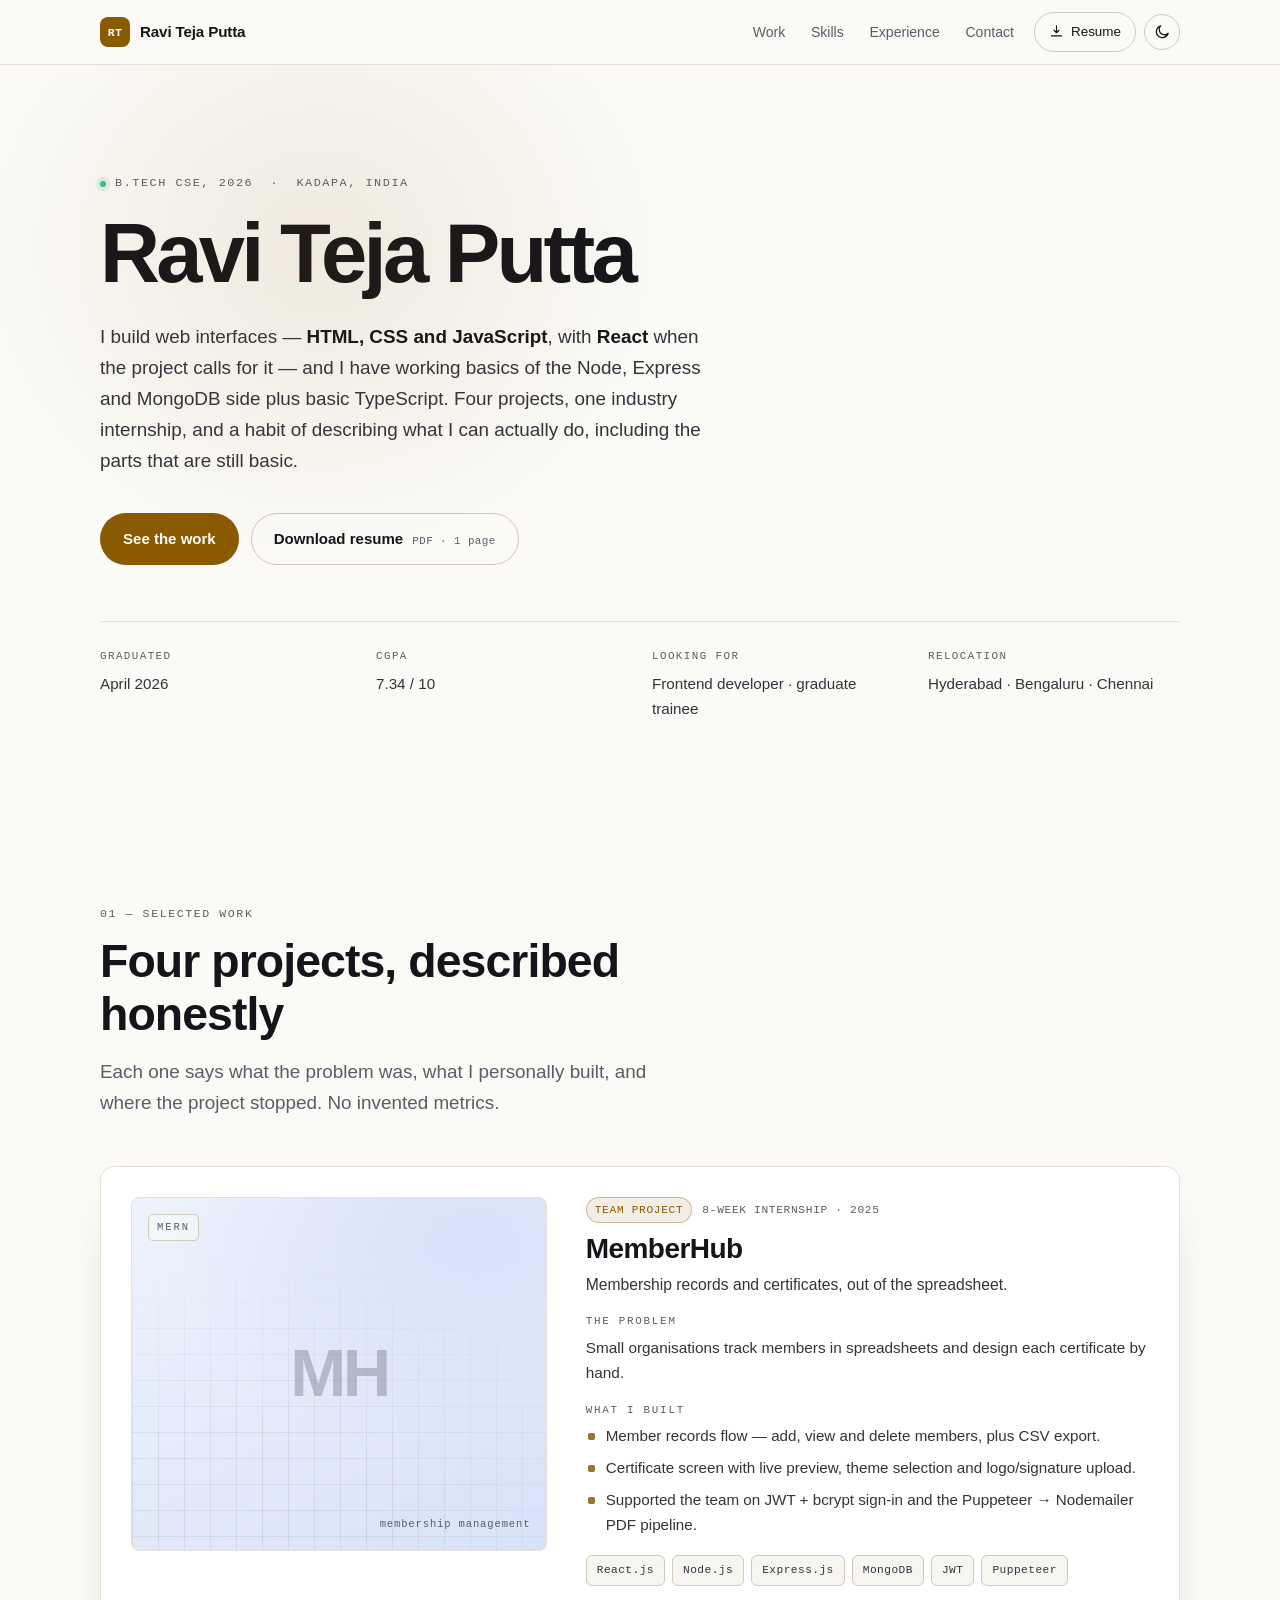
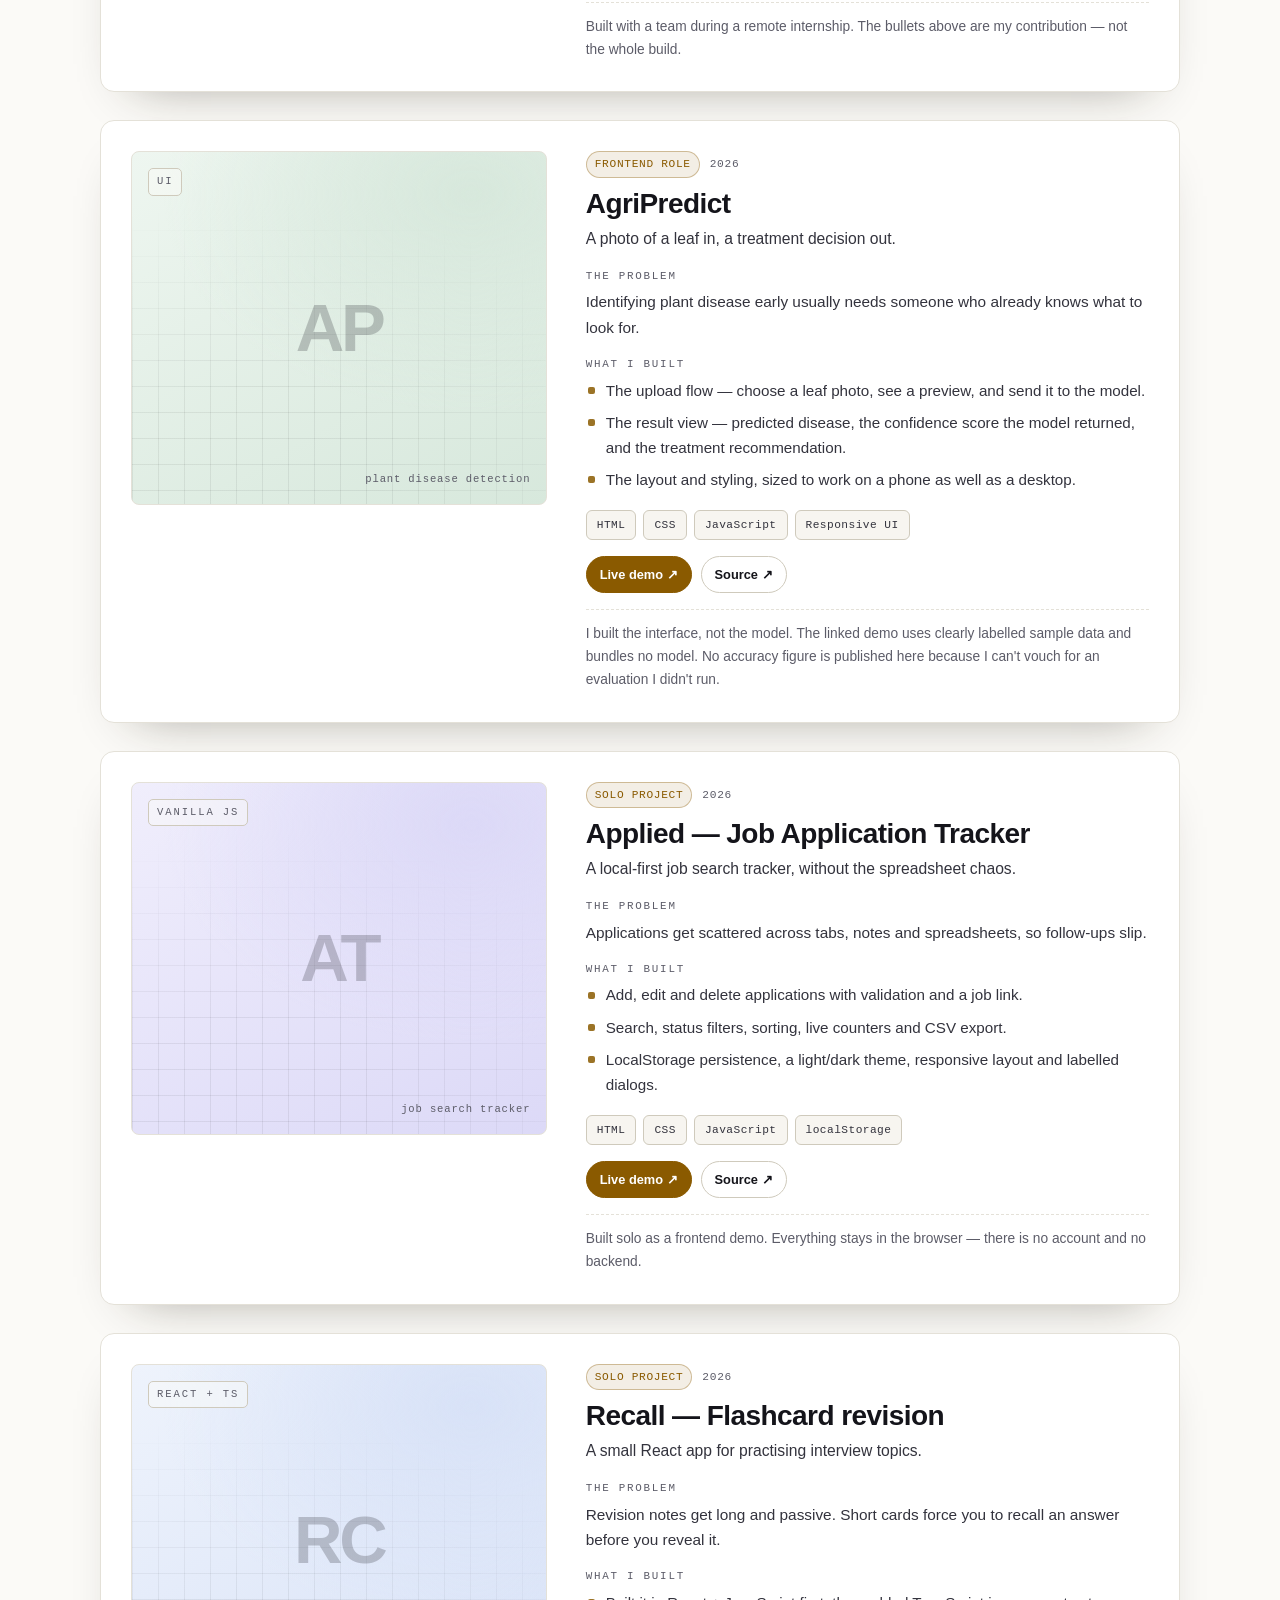
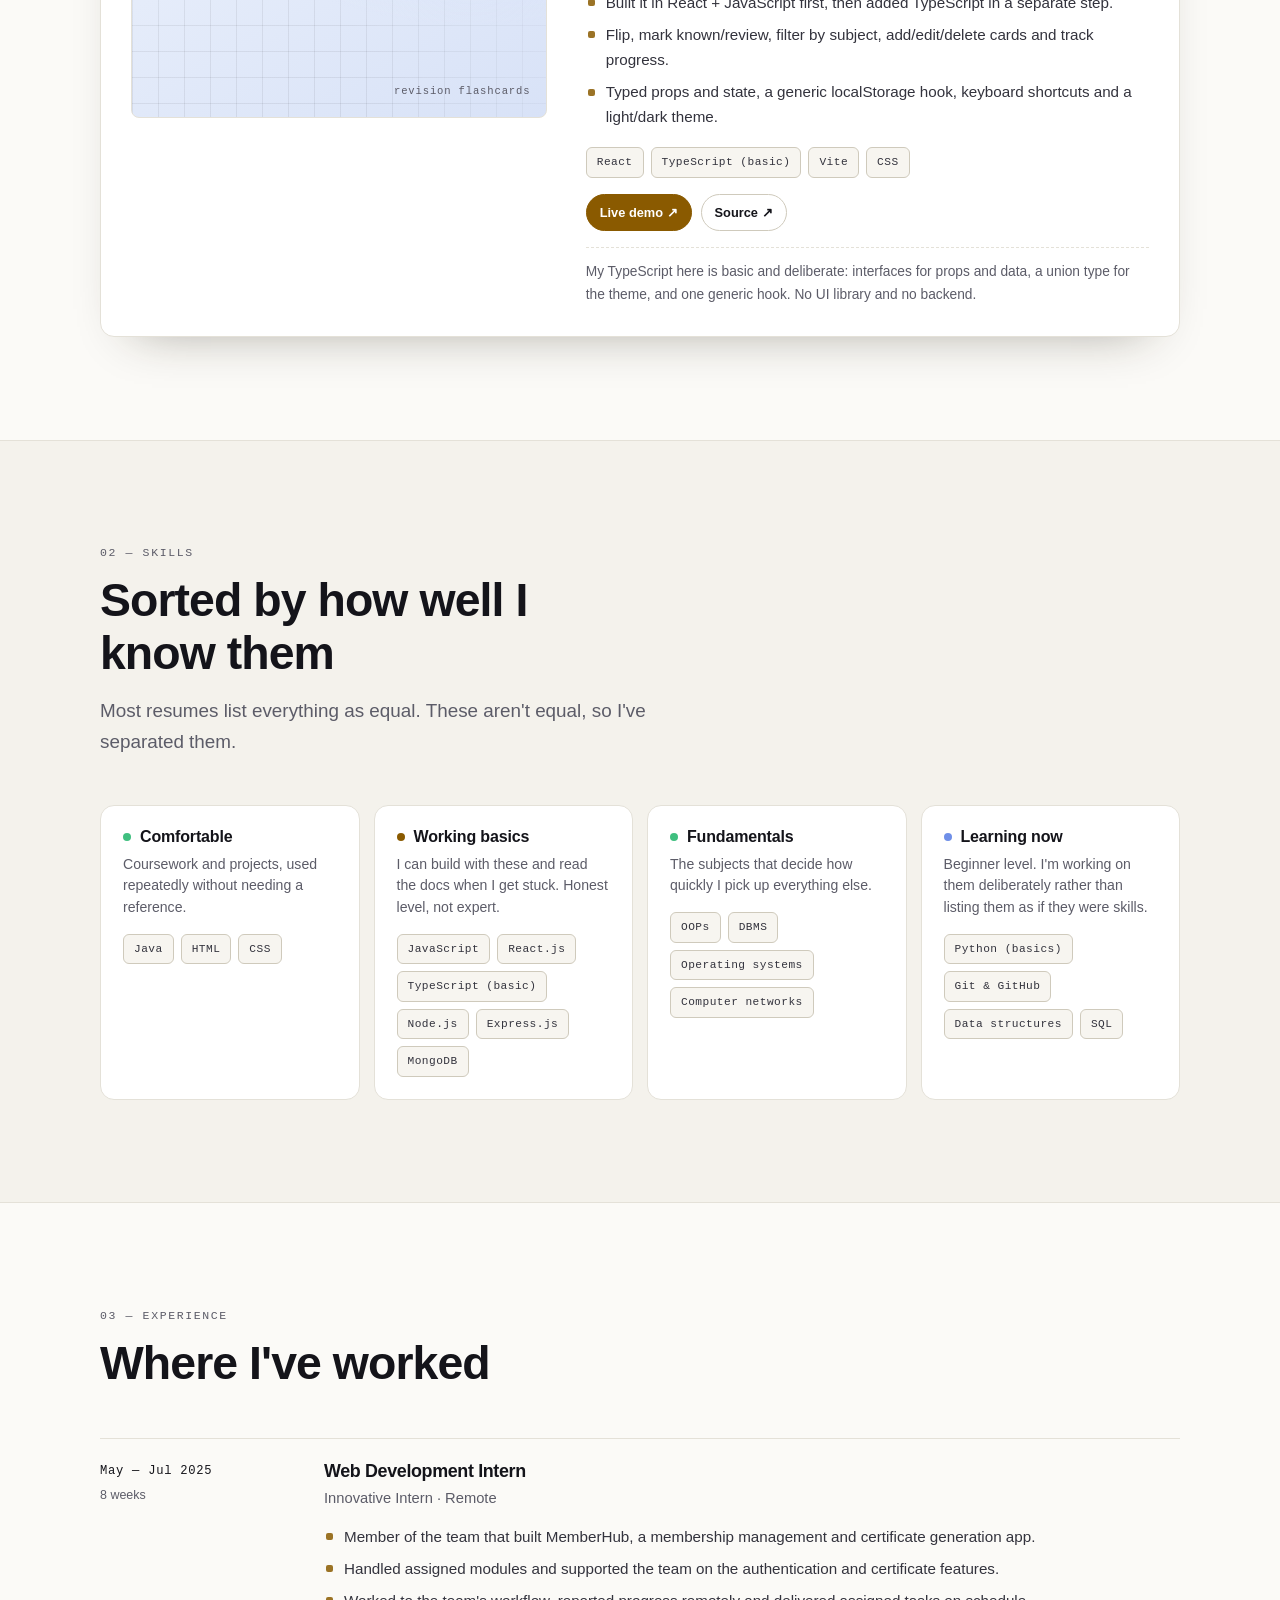
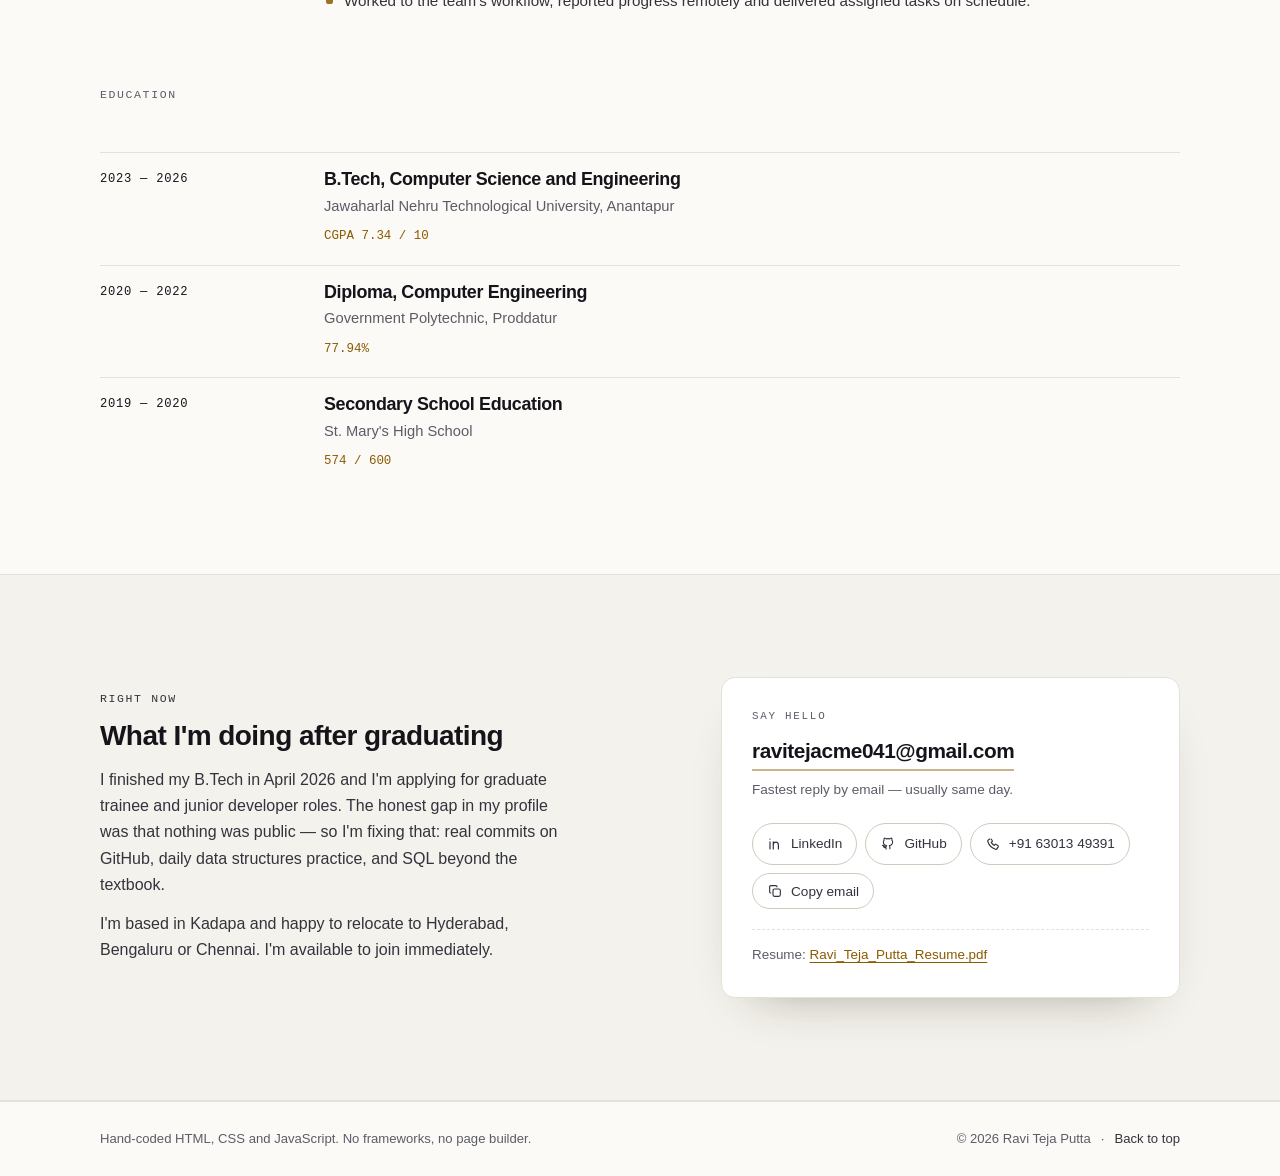
==== commit a0b302f9: "Add Recall project and update skills" ====
--- a/index.html
+++ b/index.html
@@ -67,7 +67,7 @@
     "https://linkedin.com/in/ravi-teja-putta",
     "https://github.com/ravitejaputta257"
   ],
-  "knowsAbout": ["HTML", "CSS", "JavaScript", "Java", "React.js", "Node.js", "Express.js", "MongoDB", "Python"]
+  "knowsAbout": ["HTML", "CSS", "JavaScript", "Java", "React.js", "TypeScript (basic)", "Node.js", "Express.js", "MongoDB", "Python"]
 }
 </script>
 </head>
@@ -126,8 +126,9 @@
       <p class="lead reveal">
         I build web interfaces — <strong>HTML, CSS and JavaScript</strong>, with
         <strong>React</strong> when the project calls for it — and I have working basics of
-        the Node, Express and MongoDB side. Two projects, one industry internship, and a
-        habit of describing what I can actually do, including the parts that are still basic.
+        the Node, Express and MongoDB side plus basic TypeScript. Four projects, one
+        industry internship, and a habit of describing what I can actually do, including
+        the parts that are still basic.
       </p>
 
       <div class="hero-actions reveal">
@@ -163,7 +164,7 @@
     <div class="wrap">
       <header class="section-head">
         <p class="section-kicker">01 — Selected work</p>
-        <h2 id="work-title">Three projects, described honestly</h2>
+        <h2 id="work-title">Four projects, described honestly</h2>
         <p class="section-note">
           Each one says what the problem was, what I personally built, and where the
           project stopped. No invented metrics.
@@ -298,6 +299,51 @@
           <p class="project-foot">
             Built solo as a frontend demo. Everything stays in the browser — there is no
             account and no backend.
+          </p>
+        </div>
+      </article>
+
+      <article class="project reveal">
+        <div class="project-cover cover-recall" aria-hidden="true">
+          <span class="cover-mono">React + TS</span>
+          <span class="cover-initials">RC</span>
+          <span class="cover-label">revision flashcards</span>
+        </div>
+
+        <div class="project-body">
+          <p class="project-meta">
+            <span class="tag">Solo project</span>
+            <span>2026</span>
+          </p>
+          <h3>Recall — Flashcard revision</h3>
+          <p class="project-sub">A small React app for practising interview topics.</p>
+
+          <div class="project-block">
+            <h4>The problem</h4>
+            <p>Revision notes get long and passive. Short cards force you to recall an answer before you reveal it.</p>
+          </div>
+
+          <div class="project-block">
+            <h4>What I built</h4>
+            <ul class="ticks">
+              <li>Built it in React + JavaScript first, then added TypeScript in a separate step.</li>
+              <li>Flip, mark known/review, filter by subject, add/edit/delete cards and track progress.</li>
+              <li>Typed props and state, a generic localStorage hook, keyboard shortcuts and a light/dark theme.</li>
+            </ul>
+          </div>
+
+          <ul class="chips" aria-label="Technologies used">
+            <li>React</li><li>TypeScript (basic)</li><li>Vite</li><li>CSS</li>
+          </ul>
+
+          <div class="project-links" aria-label="Project links">
+            <a class="is-primary" href="https://ravitejaputta257.github.io/recall-flashcards/" target="_blank" rel="noopener noreferrer">Live demo ↗</a>
+            <a href="https://github.com/ravitejaputta257/recall-flashcards" target="_blank" rel="noopener noreferrer">Source ↗</a>
+          </div>
+
+          <p class="project-foot">
+            My TypeScript here is basic and deliberate: interfaces for props and data, a
+            union type for the theme, and one generic hook. No UI library and no backend.
           </p>
         </div>
       </article>
@@ -328,7 +374,7 @@
           <h3><span class="skill-badge badge-mid" aria-hidden="true"></span>Working basics</h3>
           <p class="skill-desc">I can build with these and read the docs when I get stuck. Honest level, not expert.</p>
           <ul class="chips">
-            <li>JavaScript</li><li>React.js</li><li>Node.js</li><li>Express.js</li><li>MongoDB</li>
+            <li>JavaScript</li><li>React.js</li><li>TypeScript (basic)</li><li>Node.js</li><li>Express.js</li><li>MongoDB</li>
           </ul>
         </div>
 
--- a/assets/css/style.css
+++ b/assets/css/style.css
@@ -43,6 +43,8 @@
   --cover-2: #0e1730;
   --cover-agri-1: #1d4032;
   --cover-agri-2: #0d1f19;
+  --cover-tracker-1: #312a6b;
+  --cover-tracker-2: #151233;
 }
 
 html[data-theme="light"] {
@@ -63,6 +65,8 @@
   --cover-2: #eef3fc;
   --cover-agri-1: #d7e8dc;
   --cover-agri-2: #eef6f0;
+  --cover-tracker-1: #dcd9f7;
+  --cover-tracker-2: #f0eefc;
 }
 
 /* ── 2. reset ────────────────────────────────────────────────────────────── */
@@ -374,6 +378,11 @@
     radial-gradient(120% 100% at 82% 12%, var(--cover-agri-1), transparent 62%),
     linear-gradient(150deg, var(--cover-agri-2), var(--cover-agri-1));
 }
+.cover-tracker {
+  background:
+    radial-gradient(120% 100% at 82% 12%, var(--cover-tracker-1), transparent 62%),
+    linear-gradient(150deg, var(--cover-tracker-2), var(--cover-tracker-1));
+}
 .cover-mono,
 .cover-initials,
 .cover-label { position: relative; z-index: 1; }
@@ -475,6 +484,23 @@
   color: var(--text-soft);
   background: var(--surface-2);
 }
+
+.project-links { display: flex; flex-wrap: wrap; gap: 9px; margin-top: 16px; }
+.project-links a {
+  display: inline-flex;
+  align-items: center;
+  gap: 7px;
+  padding: 7px 13px;
+  border: 1px solid var(--line-strong);
+  border-radius: 999px;
+  font-size: 0.8rem;
+  font-weight: 600;
+  color: var(--text);
+  transition: border-color 0.18s var(--ease), background 0.18s var(--ease), transform 0.18s var(--ease);
+}
+.project-links a:hover { border-color: var(--accent); background: var(--surface); transform: translateY(-1px); }
+.project-links a.is-primary { background: var(--accent); border-color: var(--accent); color: var(--accent-ink); }
+.project-links a.is-primary:hover { background: color-mix(in srgb, var(--accent) 88%, var(--text)); }
 
 .project-foot {
   margin-top: 16px;
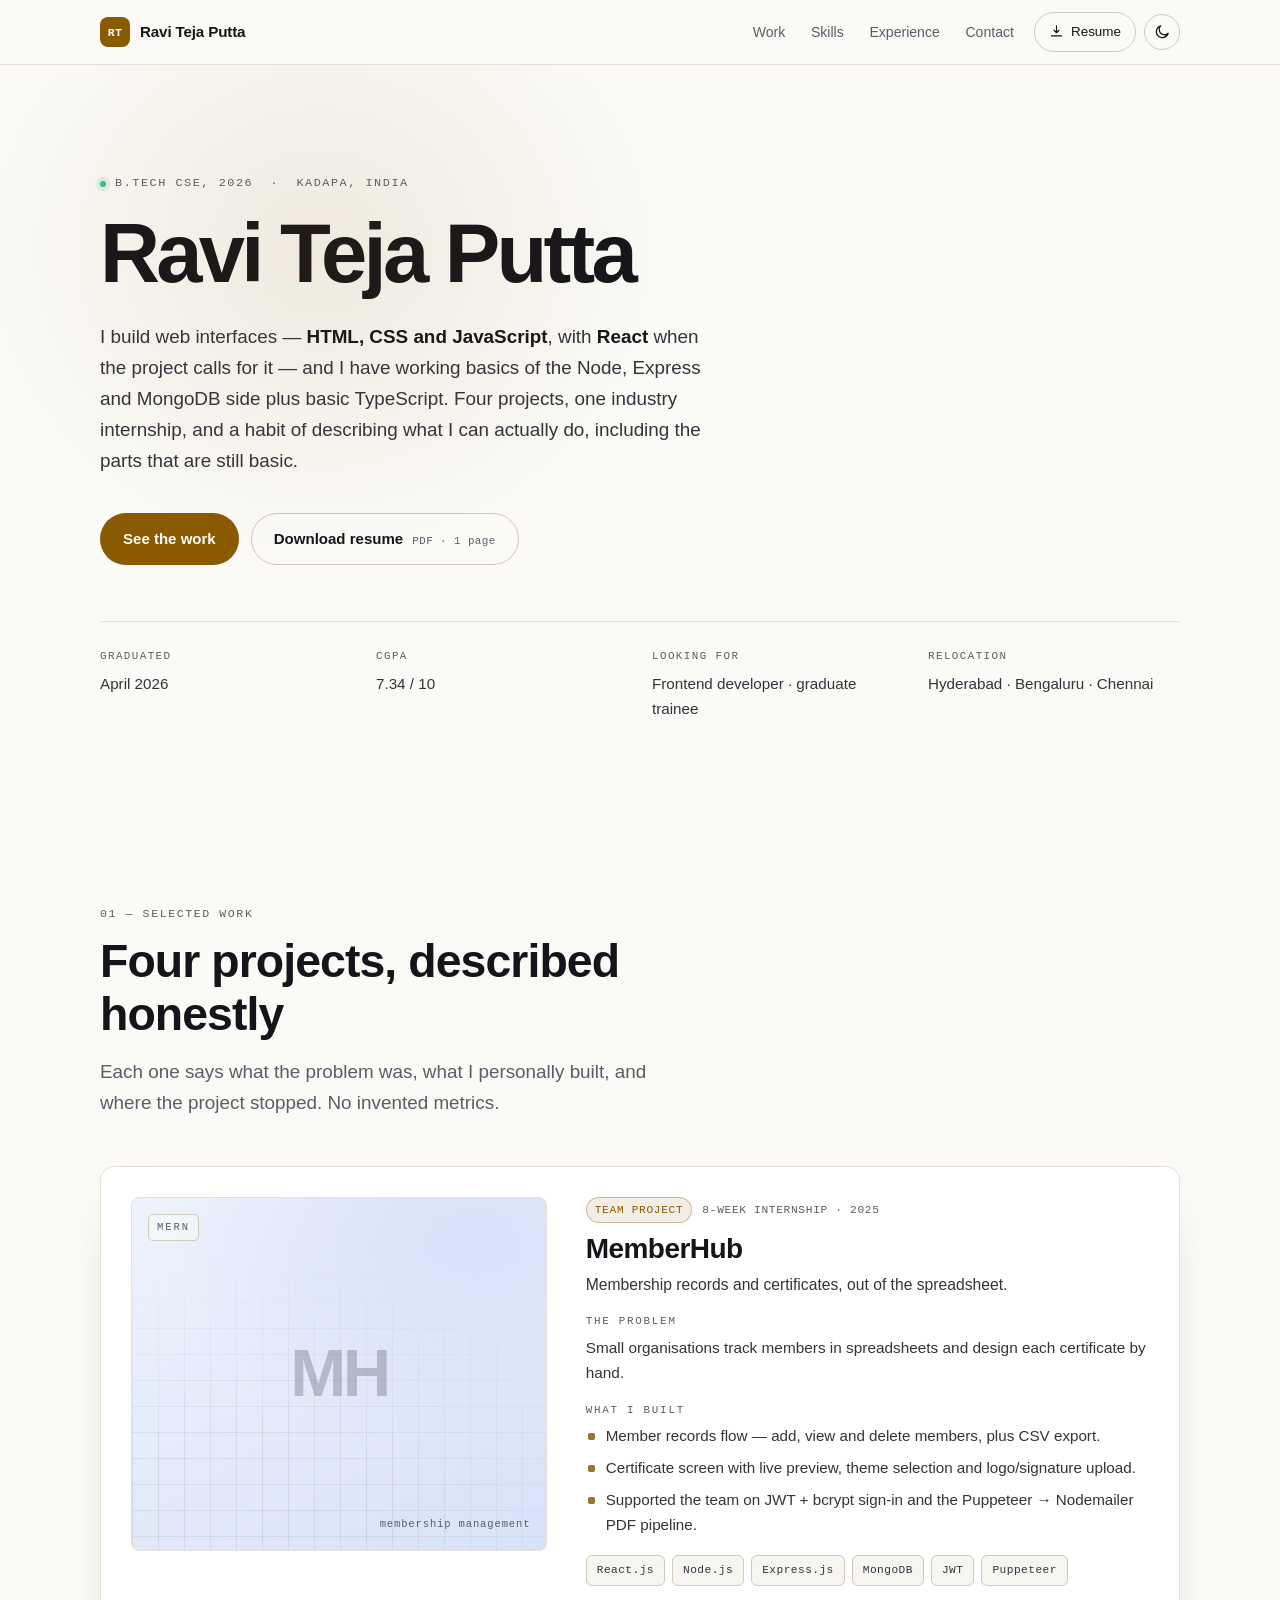
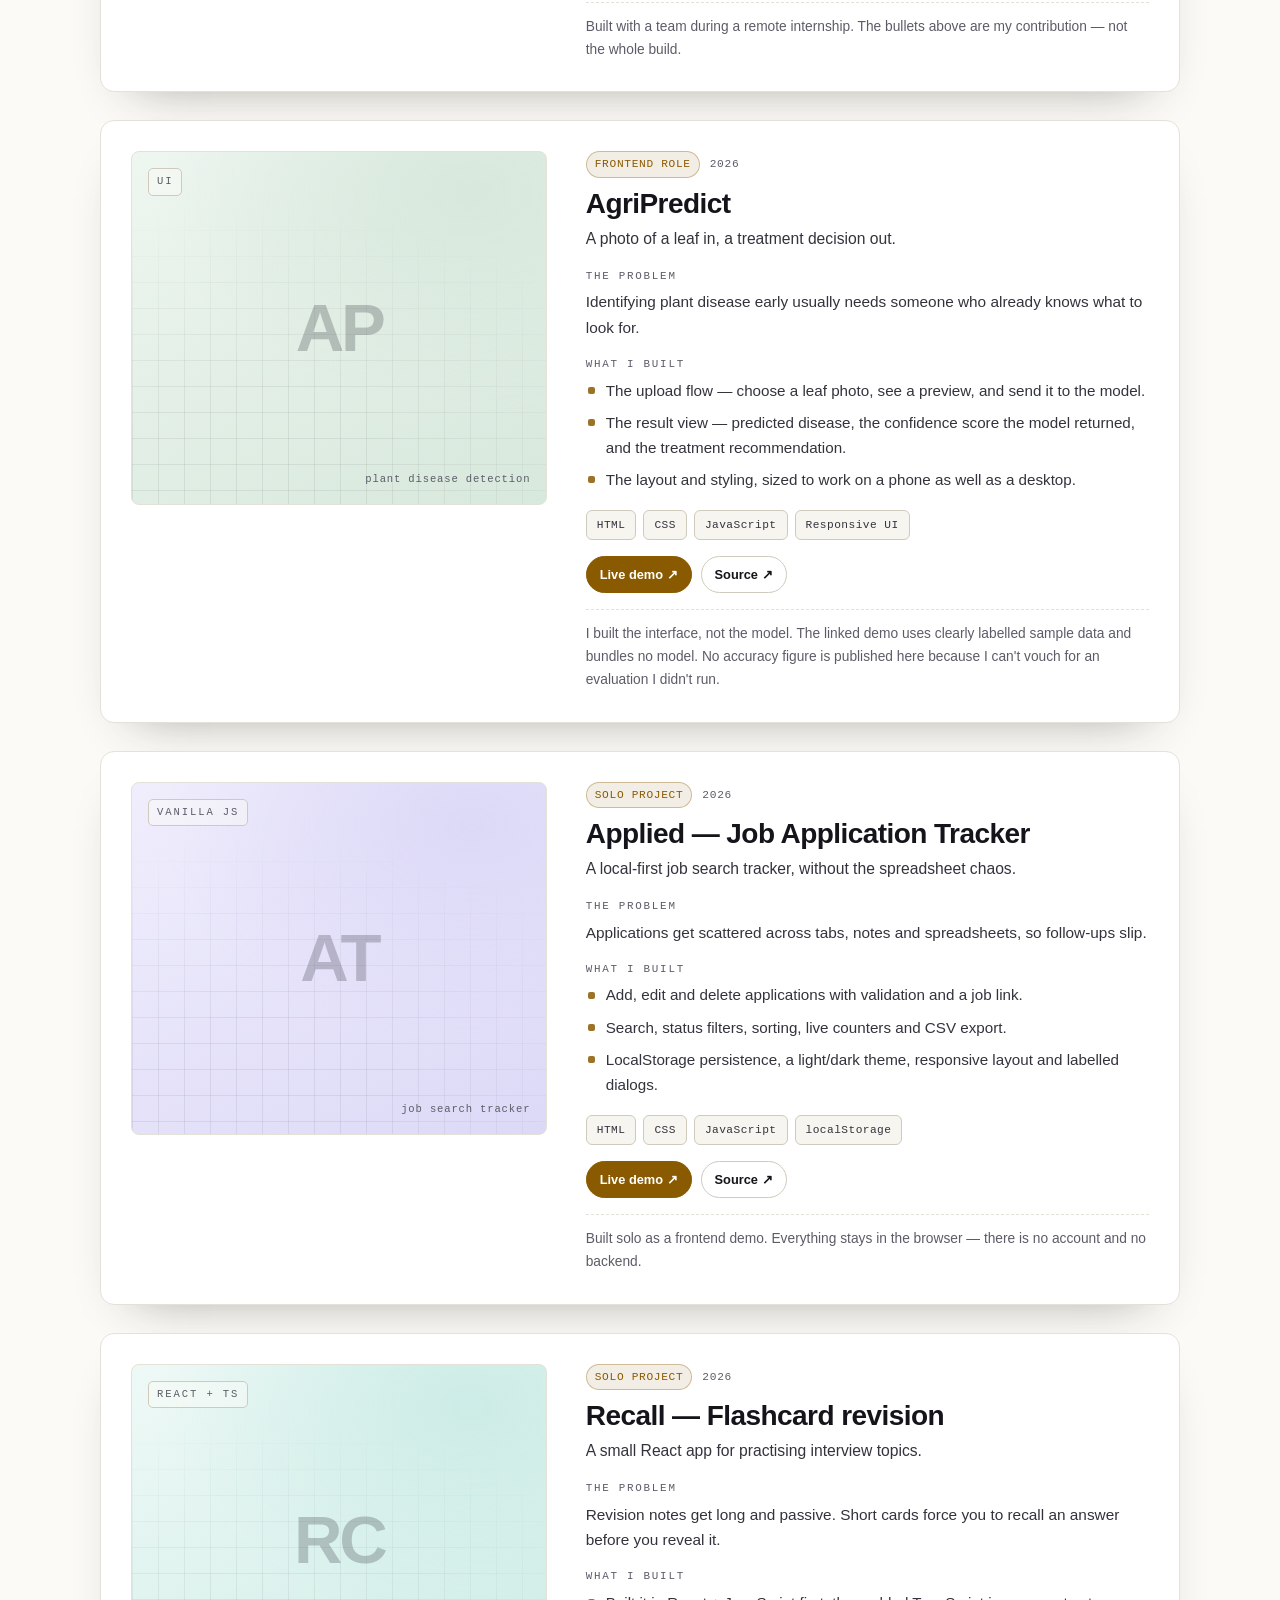
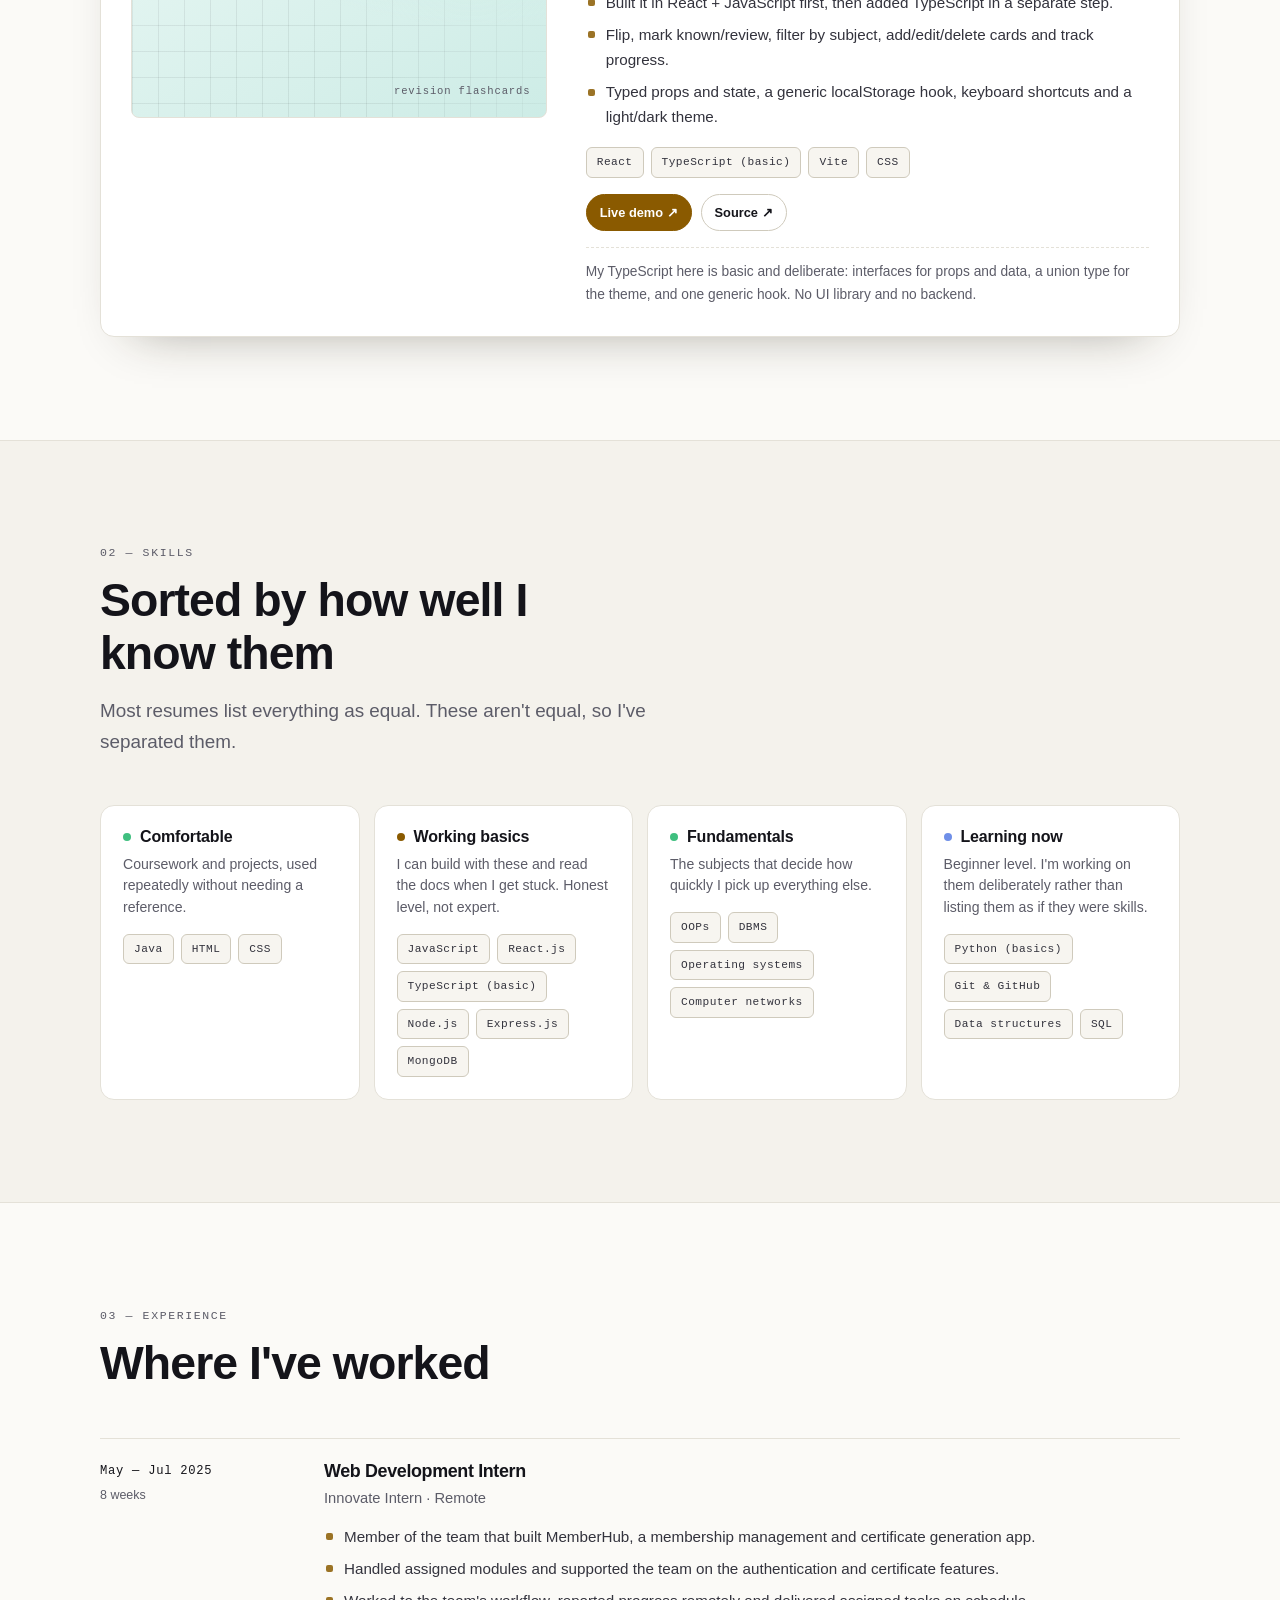
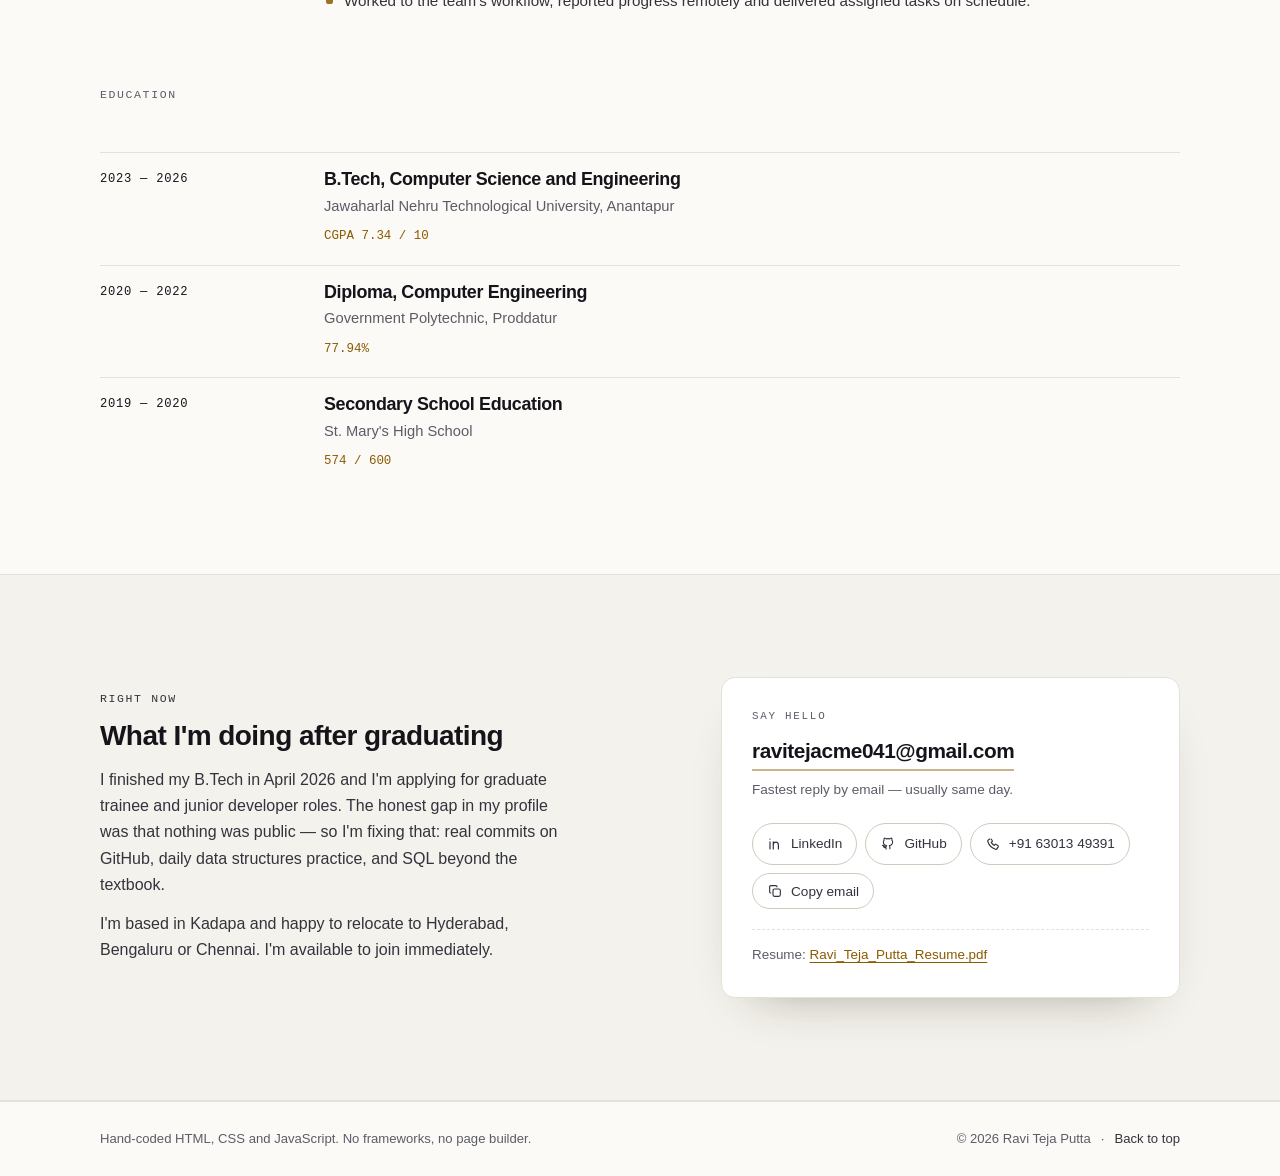
==== commit ee4008cc: "Fix profile links and internship name" ====
--- a/index.html
+++ b/index.html
@@ -64,7 +64,7 @@
     "name": "Jawaharlal Nehru Technological University, Anantapur"
   },
   "sameAs": [
-    "https://linkedin.com/in/ravi-teja-putta",
+    "https://linkedin.com/in/ravitejaputta257",
     "https://github.com/ravitejaputta257"
   ],
   "knowsAbout": ["HTML", "CSS", "JavaScript", "Java", "React.js", "TypeScript (basic)", "Node.js", "Express.js", "MongoDB", "Python"]
@@ -413,7 +413,7 @@
           </div>
           <div class="timeline-body">
             <h3>Web Development Intern</h3>
-            <p class="timeline-org">Innovative Intern <span aria-hidden="true">·</span> Remote</p>
+            <p class="timeline-org">Innovate Intern <span aria-hidden="true">·</span> Remote</p>
             <ul class="ticks">
               <li>Member of the team that built MemberHub, a membership management and certificate generation app.</li>
               <li>Handled assigned modules and supported the team on the authentication and certificate features.</li>
@@ -481,7 +481,7 @@
 
         <ul class="contact-links">
           <li>
-            <a href="https://linkedin.com/in/ravi-teja-putta" rel="me noopener" target="_blank">
+            <a href="https://linkedin.com/in/ravitejaputta257" rel="me noopener" target="_blank">
               <svg viewBox="0 0 24 24" width="16" height="16" aria-hidden="true" focusable="false">
                 <path d="M4.5 8.8v10.7M4.5 4.7v.1M9.4 19.5V8.8m0 4.6c0-2.6 1.6-4.2 3.9-4.2s3.8 1.6 3.8 4.5v5.8" fill="none" stroke="currentColor" stroke-width="1.8" stroke-linecap="round"/>
               </svg>
--- a/assets/css/style.css
+++ b/assets/css/style.css
@@ -45,6 +45,8 @@
   --cover-agri-2: #0d1f19;
   --cover-tracker-1: #312a6b;
   --cover-tracker-2: #151233;
+  --cover-recall-1: #14453f;
+  --cover-recall-2: #0a1e1c;
 }
 
 html[data-theme="light"] {
@@ -67,6 +69,8 @@
   --cover-agri-2: #eef6f0;
   --cover-tracker-1: #dcd9f7;
   --cover-tracker-2: #f0eefc;
+  --cover-recall-1: #cdece6;
+  --cover-recall-2: #eef9f6;
 }
 
 /* ── 2. reset ────────────────────────────────────────────────────────────── */
@@ -382,6 +386,11 @@
   background:
     radial-gradient(120% 100% at 82% 12%, var(--cover-tracker-1), transparent 62%),
     linear-gradient(150deg, var(--cover-tracker-2), var(--cover-tracker-1));
+}
+.cover-recall {
+  background:
+    radial-gradient(120% 100% at 82% 12%, var(--cover-recall-1), transparent 62%),
+    linear-gradient(150deg, var(--cover-recall-2), var(--cover-recall-1));
 }
 .cover-mono,
 .cover-initials,
